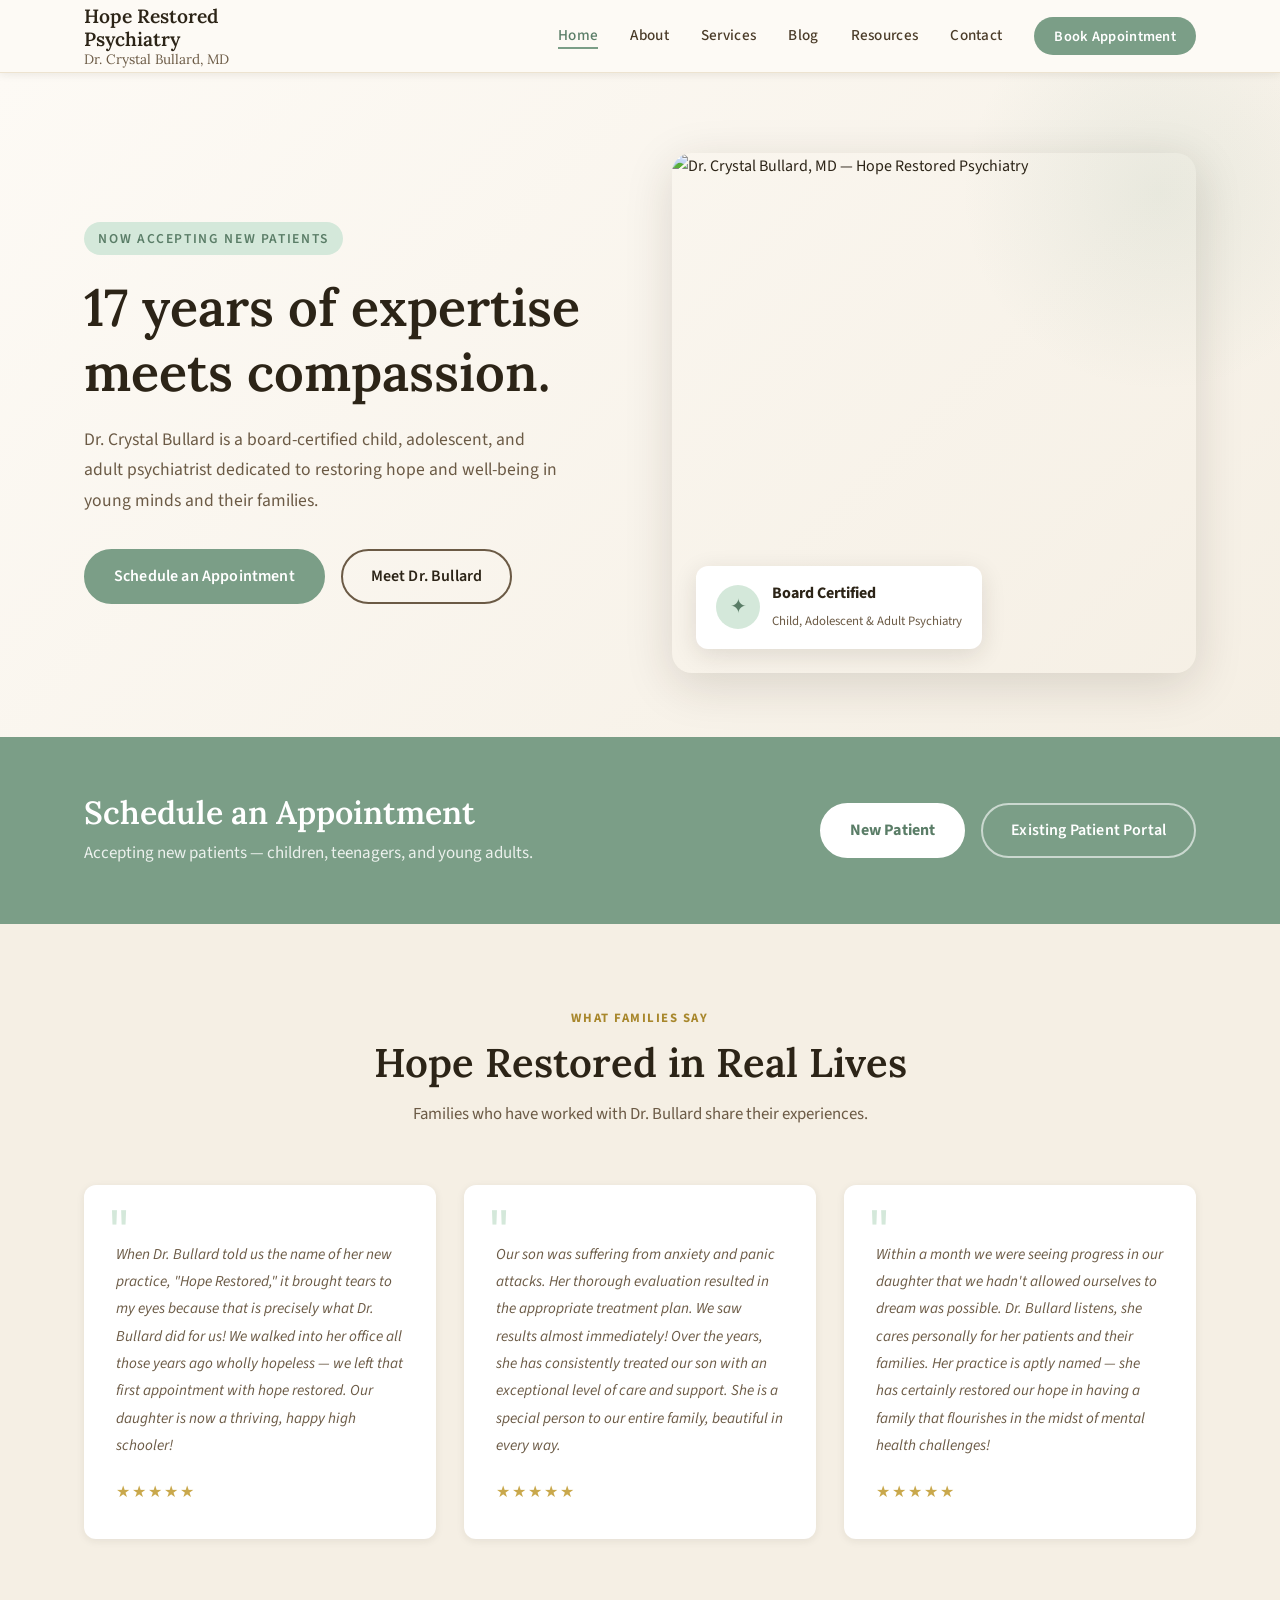
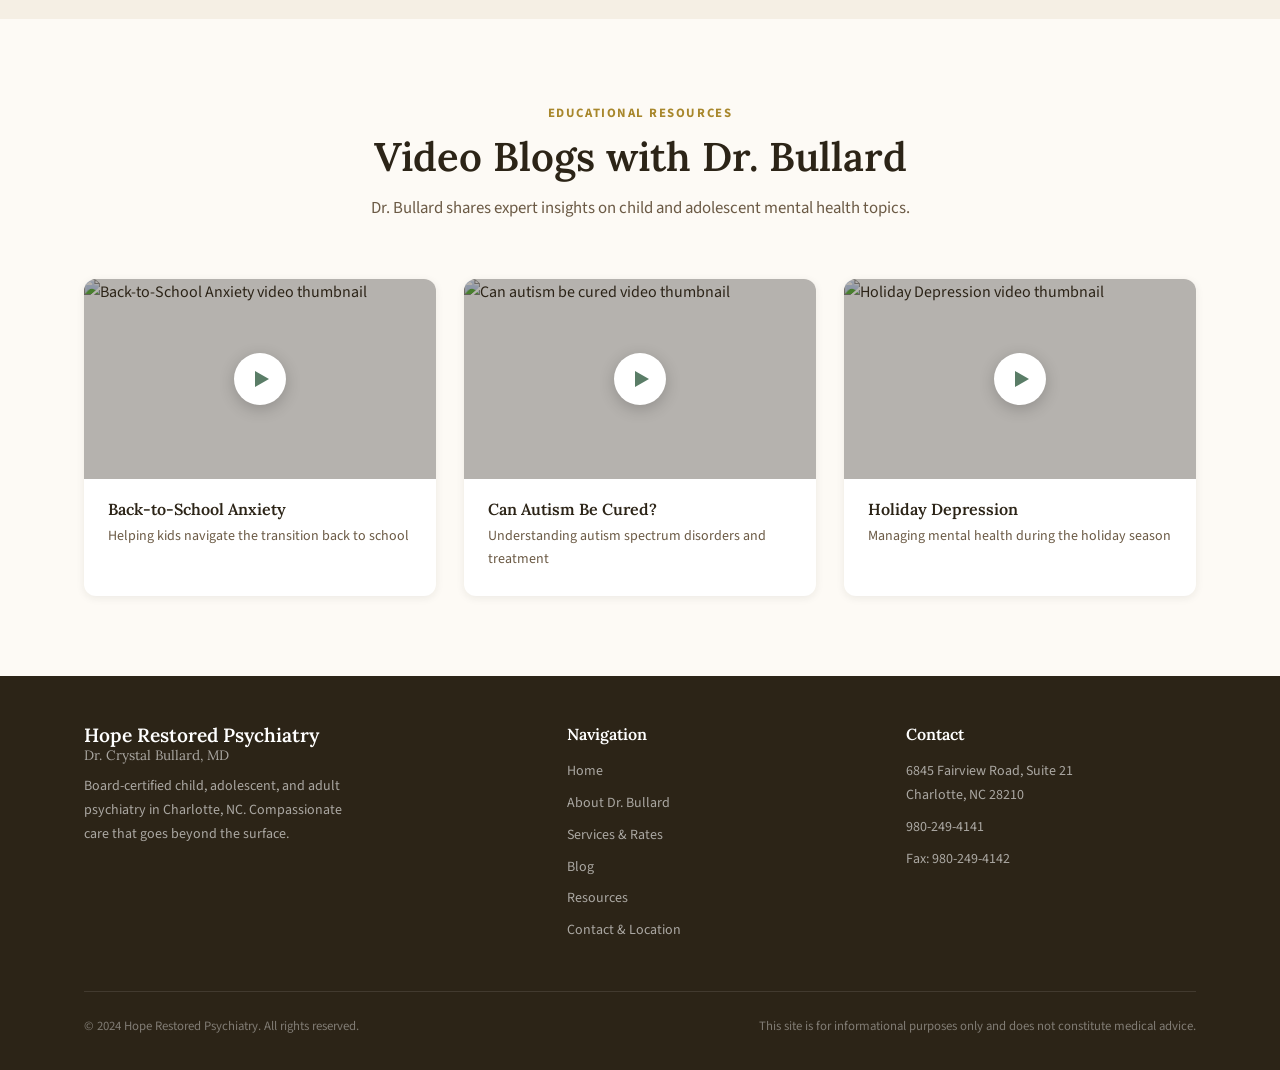
==== index.html @ d267067a "Add resources page with emergency crisis contacts Co-Authored-By: Claude <noreply@anthropic.com>" ====
<!DOCTYPE html>
<html lang="en">
<head>
  <meta charset="UTF-8" />
  <meta name="viewport" content="width=device-width, initial-scale=1.0" />
  <title>Hope Restored Psychiatry | Dr. Crystal Bullard, Charlotte, NC</title>
  <meta name="description" content="Hope Restored Psychiatry — Dr. Crystal Bullard, board-certified child, adolescent & adult psychiatrist in Charlotte, NC. Now accepting new patients." />
  <meta name="keywords" content="child psychiatrist Charlotte NC, adolescent psychiatry, anxiety treatment, ADHD, Dr. Crystal Bullard" />
  <link rel="canonical" href="https://www.hoperestoredpsychiatry.com/" />
  <!-- Open Graph -->
  <meta property="og:title" content="Hope Restored Psychiatry | Dr. Crystal Bullard" />
  <meta property="og:description" content="17 years of expertise meets compassion. Board-certified child & adolescent psychiatrist in Charlotte, NC." />
  <meta property="og:type" content="website" />
  <meta property="og:url" content="https://www.hoperestoredpsychiatry.com/" />
  <link rel="stylesheet" href="css/styles.css" />
</head>
<body>

  <!-- ===== NAVIGATION ===== -->
  <nav class="site-nav" role="navigation" aria-label="Main navigation">
    <div class="container nav-inner">
      <a href="index.html" class="nav-logo" aria-label="Hope Restored Psychiatry home">
        Hope Restored Psychiatry
        <span>Dr. Crystal Bullard, MD</span>
      </a>
      <button class="nav-toggle" aria-label="Toggle navigation" aria-expanded="false">
        <span></span><span></span><span></span>
      </button>
      <ul class="nav-links" role="list">
        <li><a href="index.html" class="active">Home</a></li>
        <li><a href="about.html">About</a></li>
        <li><a href="services.html">Services</a></li>
        <li><a href="blog.html">Blog</a></li>
        <li><a href="resources.html">Resources</a></li>
        <li><a href="contact.html">Contact</a></li>
        <li><a href="contact.html#schedule" class="nav-cta">Book Appointment</a></li>
      </ul>
    </div>
  </nav>

  <!-- ===== HERO ===== -->
  <section class="hero" aria-labelledby="hero-heading">
    <div class="container hero-inner">
      <div class="hero-text">
        <span class="hero-eyebrow">Now Accepting New Patients</span>
        <h1 id="hero-heading">17 years of expertise meets compassion.</h1>
        <p class="hero-sub">
          Dr. Crystal Bullard is a board-certified child, adolescent, and adult psychiatrist
          dedicated to restoring hope and well-being in young minds and their families.
        </p>
        <div class="hero-cta">
          <a href="contact.html#schedule" class="btn btn-primary">Schedule an Appointment</a>
          <a href="about.html" class="btn btn-outline">Meet Dr. Bullard</a>
        </div>
      </div>
      <div class="hero-image">
        <div class="hero-img-wrap">
          <img
            src="https://images.squarespace-cdn.com/content/v1/65307cceb3d8e91afd98d519/d5588955-a8b3-4f58-b480-5d9c26f52c99/Headshot_Greybackground.jpg"
            alt="Dr. Crystal Bullard, MD — Hope Restored Psychiatry"
            loading="eager"
          />
          <div class="hero-badge">
            <div class="hero-badge-icon" aria-hidden="true">✦</div>
            <div class="hero-badge-text">
              <strong>Board Certified</strong>
              <span>Child, Adolescent &amp; Adult Psychiatry</span>
            </div>
          </div>
        </div>
      </div>
    </div>
  </section>

  <!-- ===== APPOINTMENT CTA BAND ===== -->
  <section class="cta-band" id="schedule" aria-labelledby="cta-heading">
    <div class="container cta-band-inner">
      <div>
        <h2 id="cta-heading">Schedule an Appointment</h2>
        <p>Accepting new patients — children, teenagers, and young adults.</p>
      </div>
      <div class="cta-band-actions">
        <a href="https://valant.io/prospectivepatient/HopeRestoredPsychiatryPLLC/embedded" target="_blank" rel="noopener" class="btn btn-white">
          New Patient
        </a>
        <a href="https://valant.io/myio/HopeRestoredPsychiatryPLLC/login" target="_blank" rel="noopener" class="btn btn-outline-white">
          Existing Patient Portal
        </a>
      </div>
    </div>
  </section>

  <!-- ===== TESTIMONIALS ===== -->
  <section class="testimonials section-pad" aria-labelledby="testimonials-heading">
    <div class="container">
      <div class="section-header">
        <span class="section-tag">What Families Say</span>
        <h2 id="testimonials-heading">Hope Restored in Real Lives</h2>
        <p>Families who have worked with Dr. Bullard share their experiences.</p>
      </div>
      <div class="testimonial-grid">

        <article class="testimonial-card">
          <div class="quote-mark" aria-hidden="true">"</div>
          <p class="testimonial-text">
            When Dr. Bullard told us the name of her new practice, "Hope Restored," it brought tears
            to my eyes because that is precisely what Dr. Bullard did for us! We walked into her office
            all those years ago wholly hopeless — we left that first appointment with hope restored.
            Our daughter is now a thriving, happy high schooler!
          </p>
          <div class="testimonial-stars" aria-label="5 stars">★★★★★</div>
        </article>

        <article class="testimonial-card">
          <div class="quote-mark" aria-hidden="true">"</div>
          <p class="testimonial-text">
            Our son was suffering from anxiety and panic attacks. Her thorough evaluation resulted
            in the appropriate treatment plan. We saw results almost immediately! Over the years,
            she has consistently treated our son with an exceptional level of care and support.
            She is a special person to our entire family, beautiful in every way.
          </p>
          <div class="testimonial-stars" aria-label="5 stars">★★★★★</div>
        </article>

        <article class="testimonial-card">
          <div class="quote-mark" aria-hidden="true">"</div>
          <p class="testimonial-text">
            Within a month we were seeing progress in our daughter that we hadn't allowed ourselves
            to dream was possible. Dr. Bullard listens, she cares personally for her patients and
            their families. Her practice is aptly named — she has certainly restored our hope in
            having a family that flourishes in the midst of mental health challenges!
          </p>
          <div class="testimonial-stars" aria-label="5 stars">★★★★★</div>
        </article>

      </div>
    </div>
  </section>

  <!-- ===== VIDEO BLOGS ===== -->
  <section class="video-blogs section-pad" aria-labelledby="videos-heading">
    <div class="container">
      <div class="section-header">
        <span class="section-tag">Educational Resources</span>
        <h2 id="videos-heading">Video Blogs with Dr. Bullard</h2>
        <p>Dr. Bullard shares expert insights on child and adolescent mental health topics.</p>
      </div>
      <div class="video-grid">

        <a href="https://www.hoperestoredpsychiatry.com/blog" target="_blank" rel="noopener" class="video-card" aria-label="Watch: Back-to-School Anxiety">
          <div class="video-thumb">
            <img
              src="https://images.squarespace-cdn.com/content/v1/65307cceb3d8e91afd98d519/6d132f4d-0953-4077-b54f-0ebce35920f3/Screenshot+2023-10-18+at+9.18.40%E2%80%AFPM.png"
              alt="Back-to-School Anxiety video thumbnail"
              loading="lazy"
            />
            <div class="video-play" aria-hidden="true"><div class="video-play-icon"></div></div>
          </div>
          <div class="video-info">
            <h4>Back-to-School Anxiety</h4>
            <p>Helping kids navigate the transition back to school</p>
          </div>
        </a>

        <a href="https://www.hoperestoredpsychiatry.com/blog" target="_blank" rel="noopener" class="video-card" aria-label="Watch: Can Autism Be Cured?">
          <div class="video-thumb">
            <img
              src="https://images.squarespace-cdn.com/content/v1/65307cceb3d8e91afd98d519/3d52715e-6882-4cf5-9e60-46edb8d2e8f4/Screenshot+2023-10-18+at+9.21.16%E2%80%AFPM.png"
              alt="Can autism be cured video thumbnail"
              loading="lazy"
            />
            <div class="video-play" aria-hidden="true"><div class="video-play-icon"></div></div>
          </div>
          <div class="video-info">
            <h4>Can Autism Be Cured?</h4>
            <p>Understanding autism spectrum disorders and treatment</p>
          </div>
        </a>

        <a href="https://www.hoperestoredpsychiatry.com/blog" target="_blank" rel="noopener" class="video-card" aria-label="Watch: Holiday Depression">
          <div class="video-thumb">
            <img
              src="https://images.squarespace-cdn.com/content/v1/65307cceb3d8e91afd98d519/07a05216-e9e9-4101-927d-7280b80aef59/Screenshot+2023-10-18+at+9.24.23%E2%80%AFPM.png"
              alt="Holiday Depression video thumbnail"
              loading="lazy"
            />
            <div class="video-play" aria-hidden="true"><div class="video-play-icon"></div></div>
          </div>
          <div class="video-info">
            <h4>Holiday Depression</h4>
            <p>Managing mental health during the holiday season</p>
          </div>
        </a>

      </div>
    </div>
  </section>

  <!-- ===== FOOTER ===== -->
  <footer class="site-footer" role="contentinfo">
    <div class="container">
      <div class="footer-inner">
        <div class="footer-brand">
          <div class="nav-logo">
            Hope Restored Psychiatry
            <span>Dr. Crystal Bullard, MD</span>
          </div>
          <p>Board-certified child, adolescent, and adult psychiatry in Charlotte, NC. Compassionate care that goes beyond the surface.</p>
        </div>
        <div class="footer-col">
          <h4>Navigation</h4>
          <ul role="list">
            <li><a href="index.html">Home</a></li>
            <li><a href="about.html">About Dr. Bullard</a></li>
            <li><a href="services.html">Services &amp; Rates</a></li>
            <li><a href="blog.html">Blog</a></li>
            <li><a href="resources.html">Resources</a></li>
            <li><a href="contact.html">Contact &amp; Location</a></li>
          </ul>
        </div>
        <div class="footer-col">
          <h4>Contact</h4>
          <p>6845 Fairview Road, Suite 21<br>Charlotte, NC 28210</p>
          <a href="tel:9802494141">980-249-4141</a>
          <p style="margin-top:0.25rem">Fax: 980-249-4142</p>
        </div>
      </div>
      <div class="footer-bottom">
        <p>&copy; 2024 Hope Restored Psychiatry. All rights reserved.</p>
        <p>This site is for informational purposes only and does not constitute medical advice.</p>
      </div>
    </div>
  </footer>

  <script src="js/main.js"></script>
</body>
</html>
---- css/styles.css ----
/* =========================================
   Hope Restored Psychiatry — Main Styles
   ========================================= */

/* --- Google Fonts --- */
@import url('https://fonts.googleapis.com/css2?family=Lora:ital,wght@0,400;0,500;0,600;0,700;1,400;1,500&family=Source+Sans+3:wght@300;400;500;600&display=swap');

/* --- Design Tokens --- */
:root {
  --cream:        #FDFAF5;
  --cream-mid:    #F5EFE4;
  --cream-dark:   #EDE3D0;
  --sage:         #7B9E87;
  --sage-dark:    #5A7D67;
  --sage-light:   #D4E8DA;
  --gold:         #C9A84C;
  --gold-dark:    #A8872C;
  --brown:        #2C2417;
  --brown-mid:    #4A3B28;
  --brown-light:  #6B5A45;
  --white:        #FFFFFF;
  --shadow-sm:    0 2px 8px rgba(44,36,23,0.08);
  --shadow-md:    0 6px 24px rgba(44,36,23,0.12);
  --shadow-lg:    0 12px 48px rgba(44,36,23,0.15);
  --radius:       12px;
  --radius-sm:    6px;
  --transition:   all 0.25s ease;
}

/* --- Reset & Base --- */
*, *::before, *::after { box-sizing: border-box; margin: 0; padding: 0; }

html { scroll-behavior: smooth; font-size: 16px; }

body {
  font-family: 'Source Sans 3', sans-serif;
  background-color: var(--cream);
  color: var(--brown);
  line-height: 1.7;
  -webkit-font-smoothing: antialiased;
}

img { max-width: 100%; height: auto; display: block; }
a { color: inherit; text-decoration: none; }
ul { list-style: none; }

/* --- Typography --- */
h1, h2, h3, h4 {
  font-family: 'Lora', serif;
  color: var(--brown);
  line-height: 1.25;
}
h1 { font-size: clamp(2rem, 5vw, 3.25rem); font-weight: 600; }
h2 { font-size: clamp(1.6rem, 3.5vw, 2.5rem); font-weight: 600; }
h3 { font-size: clamp(1.2rem, 2.5vw, 1.6rem); font-weight: 500; }
h4 { font-size: 1.15rem; font-weight: 600; }
p  { font-size: 1.0625rem; color: var(--brown-light); }

/* --- Layout Utilities --- */
.container {
  width: 100%;
  max-width: 1160px;
  margin: 0 auto;
  padding: 0 1.5rem;
}
.section-pad { padding: 5rem 0; }
.section-pad-sm { padding: 3rem 0; }

/* =========================================
   NAVIGATION
   ========================================= */
.site-nav {
  position: sticky;
  top: 0;
  z-index: 100;
  background: var(--cream);
  border-bottom: 1px solid var(--cream-dark);
  box-shadow: var(--shadow-sm);
}
.nav-inner {
  display: flex;
  align-items: center;
  justify-content: space-between;
  height: 72px;
}
.nav-logo {
  font-family: 'Lora', serif;
  font-size: 1.2rem;
  font-weight: 600;
  color: var(--brown);
  line-height: 1.2;
  max-width: 220px;
}
.nav-logo span { display: block; font-size: 0.85rem; font-weight: 400; color: var(--brown-light); }
.nav-links {
  display: flex;
  align-items: center;
  gap: 2rem;
}
.nav-links a {
  font-size: 0.95rem;
  font-weight: 500;
  color: var(--brown-mid);
  letter-spacing: 0.02em;
  transition: var(--transition);
  position: relative;
}
.nav-links a::after {
  content: '';
  position: absolute;
  left: 0; bottom: -3px;
  width: 0; height: 2px;
  background: var(--sage);
  transition: var(--transition);
}
.nav-links a:hover { color: var(--sage-dark); }
.nav-links a:hover::after, .nav-links a.active::after { width: 100%; }
.nav-links a.active { color: var(--sage-dark); }

.nav-cta {
  background: var(--sage);
  color: var(--white) !important;
  padding: 0.55rem 1.25rem;
  border-radius: 100px;
  font-weight: 600 !important;
  font-size: 0.9rem !important;
  transition: var(--transition) !important;
}
.nav-cta:hover { background: var(--sage-dark) !important; transform: translateY(-1px); }
.nav-cta::after { display: none !important; }

/* Hamburger */
.nav-toggle {
  display: none;
  flex-direction: column;
  gap: 5px;
  cursor: pointer;
  padding: 4px;
  background: none;
  border: none;
}
.nav-toggle span {
  display: block;
  width: 24px;
  height: 2px;
  background: var(--brown);
  border-radius: 2px;
  transition: var(--transition);
}

/* =========================================
   BUTTONS
   ========================================= */
.btn {
  display: inline-flex;
  align-items: center;
  justify-content: center;
  gap: 0.5rem;
  padding: 0.75rem 1.75rem;
  border-radius: 100px;
  font-family: 'Source Sans 3', sans-serif;
  font-size: 1rem;
  font-weight: 600;
  cursor: pointer;
  transition: var(--transition);
  border: 2px solid transparent;
  letter-spacing: 0.01em;
  text-decoration: none;
}
.btn-primary {
  background: var(--sage);
  color: var(--white);
  border-color: var(--sage);
}
.btn-primary:hover {
  background: var(--sage-dark);
  border-color: var(--sage-dark);
  transform: translateY(-2px);
  box-shadow: 0 6px 20px rgba(123,158,135,0.35);
}
.btn-outline {
  background: transparent;
  color: var(--brown);
  border-color: var(--brown-light);
}
.btn-outline:hover {
  background: var(--cream-dark);
  border-color: var(--brown);
  transform: translateY(-2px);
}
.btn-gold {
  background: var(--gold);
  color: var(--white);
  border-color: var(--gold);
}
.btn-gold:hover {
  background: var(--gold-dark);
  border-color: var(--gold-dark);
  transform: translateY(-2px);
  box-shadow: 0 6px 20px rgba(201,168,76,0.35);
}

/* =========================================
   HERO — HOME
   ========================================= */
.hero {
  background: linear-gradient(135deg, var(--cream) 0%, var(--cream-mid) 100%);
  padding: 5rem 0 4rem;
  overflow: hidden;
  position: relative;
}
.hero::before {
  content: '';
  position: absolute;
  top: -80px; right: -80px;
  width: 400px; height: 400px;
  background: radial-gradient(circle, rgba(123,158,135,0.12) 0%, transparent 70%);
  border-radius: 50%;
  pointer-events: none;
}
.hero-inner {
  display: grid;
  grid-template-columns: 1fr 1fr;
  gap: 4rem;
  align-items: center;
}
.hero-text { order: 1; }
.hero-eyebrow {
  display: inline-block;
  font-size: 0.85rem;
  font-weight: 600;
  letter-spacing: 0.12em;
  text-transform: uppercase;
  color: var(--sage-dark);
  background: var(--sage-light);
  padding: 0.3rem 0.9rem;
  border-radius: 100px;
  margin-bottom: 1.25rem;
}
.hero h1 { margin-bottom: 1.25rem; }
.hero-sub {
  font-size: 1.1rem;
  line-height: 1.75;
  color: var(--brown-light);
  margin-bottom: 2rem;
  max-width: 480px;
}
.hero-cta { display: flex; gap: 1rem; flex-wrap: wrap; }

.hero-image { order: 2; }
.hero-img-wrap {
  position: relative;
  border-radius: 20px;
  overflow: hidden;
  box-shadow: var(--shadow-lg);
}
.hero-img-wrap img {
  width: 100%;
  height: 520px;
  object-fit: cover;
  object-position: center top;
}
.hero-badge {
  position: absolute;
  bottom: 1.5rem;
  left: 1.5rem;
  background: var(--white);
  border-radius: var(--radius);
  padding: 0.9rem 1.25rem;
  box-shadow: var(--shadow-md);
  display: flex;
  align-items: center;
  gap: 0.75rem;
}
.hero-badge-icon {
  width: 44px; height: 44px;
  background: var(--sage-light);
  border-radius: 50%;
  display: flex;
  align-items: center;
  justify-content: center;
  flex-shrink: 0;
  color: var(--sage-dark);
  font-size: 1.25rem;
}
.hero-badge-text strong { display: block; font-size: 1rem; font-weight: 700; color: var(--brown); }
.hero-badge-text span { font-size: 0.8rem; color: var(--brown-light); }

/* =========================================
   APPOINTMENT CTA BAND
   ========================================= */
.cta-band {
  background: var(--sage);
  padding: 3.5rem 0;
}
.cta-band-inner {
  display: flex;
  align-items: center;
  justify-content: space-between;
  gap: 2rem;
  flex-wrap: wrap;
}
.cta-band h2 { color: var(--white); font-size: clamp(1.5rem, 3vw, 2rem); }
.cta-band p { color: rgba(255,255,255,0.85); margin-top: 0.4rem; }
.cta-band-actions { display: flex; gap: 1rem; flex-wrap: wrap; }
.cta-band .btn-white {
  background: var(--white);
  color: var(--sage-dark);
  border-color: var(--white);
  font-weight: 700;
}
.cta-band .btn-white:hover {
  background: var(--cream);
  transform: translateY(-2px);
  box-shadow: 0 6px 20px rgba(0,0,0,0.15);
}
.cta-band .btn-outline-white {
  background: transparent;
  color: var(--white);
  border: 2px solid rgba(255,255,255,0.6);
}
.cta-band .btn-outline-white:hover {
  background: rgba(255,255,255,0.15);
  border-color: var(--white);
  transform: translateY(-2px);
}

/* =========================================
   TESTIMONIALS
   ========================================= */
.testimonials { background: var(--cream-mid); }
.section-header { text-align: center; margin-bottom: 3.5rem; }
.section-header p { max-width: 580px; margin: 0.75rem auto 0; font-size: 1.05rem; }
.section-tag {
  display: inline-block;
  font-size: 0.8rem;
  font-weight: 700;
  letter-spacing: 0.12em;
  text-transform: uppercase;
  color: var(--gold-dark);
  margin-bottom: 0.5rem;
}

.testimonial-grid {
  display: grid;
  grid-template-columns: repeat(auto-fit, minmax(320px, 1fr));
  gap: 1.75rem;
}
.testimonial-card {
  background: var(--white);
  border-radius: var(--radius);
  padding: 2rem;
  box-shadow: var(--shadow-sm);
  position: relative;
  transition: var(--transition);
}
.testimonial-card:hover { transform: translateY(-4px); box-shadow: var(--shadow-md); }
.quote-mark {
  font-family: 'Lora', serif;
  font-size: 4rem;
  line-height: 1;
  color: var(--sage-light);
  position: absolute;
  top: 1rem; left: 1.5rem;
  user-select: none;
}
.testimonial-text {
  font-size: 0.95rem;
  line-height: 1.8;
  color: var(--brown-light);
  margin-top: 1.5rem;
  font-style: italic;
}
.testimonial-stars {
  color: var(--gold);
  font-size: 1rem;
  margin-top: 1.25rem;
  letter-spacing: 2px;
}

/* =========================================
   VIDEO BLOGS
   ========================================= */
.video-blogs { background: var(--cream); }
.video-grid {
  display: grid;
  grid-template-columns: repeat(auto-fit, minmax(260px, 1fr));
  gap: 1.75rem;
}
.video-card {
  background: var(--white);
  border-radius: var(--radius);
  overflow: hidden;
  box-shadow: var(--shadow-sm);
  transition: var(--transition);
  cursor: pointer;
}
.video-card:hover { transform: translateY(-4px); box-shadow: var(--shadow-md); }
.video-thumb {
  position: relative;
  overflow: hidden;
}
.video-thumb img {
  width: 100%;
  height: 200px;
  object-fit: cover;
  transition: transform 0.35s ease;
}
.video-card:hover .video-thumb img { transform: scale(1.05); }
.video-play {
  position: absolute;
  inset: 0;
  display: flex;
  align-items: center;
  justify-content: center;
  background: rgba(44,36,23,0.35);
  transition: var(--transition);
}
.video-card:hover .video-play { background: rgba(44,36,23,0.5); }
.video-play-icon {
  width: 52px; height: 52px;
  background: var(--white);
  border-radius: 50%;
  display: flex;
  align-items: center;
  justify-content: center;
  box-shadow: 0 4px 16px rgba(0,0,0,0.2);
}
.video-play-icon::after {
  content: '';
  display: block;
  width: 0; height: 0;
  border-style: solid;
  border-width: 8px 0 8px 14px;
  border-color: transparent transparent transparent var(--sage-dark);
  margin-left: 3px;
}
.video-info { padding: 1.25rem 1.5rem 1.5rem; }
.video-info h4 { color: var(--brown); font-size: 1rem; }
.video-info p { font-size: 0.875rem; color: var(--brown-light); margin-top: 0.35rem; }

/* =========================================
   PAGE HERO (inner pages)
   ========================================= */
.page-hero {
  background: linear-gradient(135deg, var(--cream-mid) 0%, var(--sage-light) 100%);
  padding: 4rem 0 3rem;
  text-align: center;
}
.page-hero h1 { margin-bottom: 0.75rem; }
.page-hero p { font-size: 1.1rem; max-width: 580px; margin: 0 auto; }

/* =========================================
   ABOUT PAGE
   ========================================= */
.about-bio {
  display: grid;
  grid-template-columns: 340px 1fr;
  gap: 4rem;
  align-items: start;
}
.about-photo-wrap {
  position: sticky;
  top: 100px;
}
.about-photo-wrap img {
  border-radius: 20px;
  box-shadow: var(--shadow-lg);
  width: 100%;
}
.about-photo-cred {
  text-align: center;
  margin-top: 1rem;
}
.about-photo-cred strong { display: block; font-size: 1rem; color: var(--brown); font-family: 'Lora', serif; }
.about-photo-cred span { font-size: 0.85rem; color: var(--brown-light); }

.about-text h2 { margin-bottom: 1.25rem; }
.about-text p { margin-bottom: 1.1rem; }

.areas-grid {
  display: grid;
  grid-template-columns: 1fr 1fr;
  gap: 0.6rem;
  margin-top: 1.25rem;
}
.area-item {
  display: flex;
  align-items: center;
  gap: 0.6rem;
  font-size: 0.95rem;
  color: var(--brown-light);
}
.area-item::before {
  content: '';
  display: block;
  width: 8px; height: 8px;
  background: var(--sage);
  border-radius: 50%;
  flex-shrink: 0;
}

.edu-timeline { margin-top: 1.5rem; }
.edu-item {
  display: grid;
  grid-template-columns: 140px 1fr;
  gap: 1rem;
  padding: 1rem 0;
  border-bottom: 1px solid var(--cream-dark);
}
.edu-item:last-child { border-bottom: none; }
.edu-year { font-size: 0.85rem; font-weight: 600; color: var(--gold-dark); padding-top: 2px; }
.edu-detail strong { display: block; color: var(--brown); font-size: 0.95rem; font-weight: 600; }
.edu-detail span { font-size: 0.875rem; color: var(--brown-light); }

.cert-list {
  display: flex;
  flex-wrap: wrap;
  gap: 0.75rem;
  margin-top: 1.25rem;
}
.cert-badge {
  background: var(--sage-light);
  color: var(--sage-dark);
  border-radius: 100px;
  padding: 0.4rem 1rem;
  font-size: 0.85rem;
  font-weight: 600;
}

/* =========================================
   SERVICES PAGE
   ========================================= */
.services-intro {
  background: var(--cream-mid);
  padding: 3rem 0;
}
.services-intro p {
  font-size: 1.15rem;
  font-family: 'Lora', serif;
  font-style: italic;
  text-align: center;
  max-width: 600px;
  margin: 0 auto;
  color: var(--brown-mid);
}

.service-card {
  background: var(--white);
  border-radius: var(--radius);
  padding: 2.25rem;
  box-shadow: var(--shadow-sm);
  margin-bottom: 1.75rem;
  border-left: 4px solid var(--sage);
  transition: var(--transition);
}
.service-card:hover { box-shadow: var(--shadow-md); transform: translateY(-2px); }
.service-card h3 { margin-bottom: 0.75rem; }
.service-card .price-tag {
  display: inline-block;
  background: var(--sage-light);
  color: var(--sage-dark);
  font-weight: 700;
  font-size: 0.9rem;
  padding: 0.3rem 0.9rem;
  border-radius: 100px;
  margin-bottom: 1rem;
}
.service-card .duration-tag {
  display: inline-block;
  background: var(--cream-dark);
  color: var(--brown-light);
  font-size: 0.85rem;
  padding: 0.25rem 0.75rem;
  border-radius: 100px;
  margin-left: 0.5rem;
}

.rates-table {
  background: var(--cream-mid);
  border-radius: var(--radius);
  overflow: hidden;
  box-shadow: var(--shadow-sm);
  margin: 2rem 0;
}
.rates-row {
  display: grid;
  grid-template-columns: 1fr auto;
  gap: 1rem;
  padding: 1rem 1.5rem;
  border-bottom: 1px solid var(--cream-dark);
  align-items: center;
}
.rates-row:last-child { border-bottom: none; }
.rates-row:nth-child(even) { background: var(--white); }
.rates-row .rate-label { font-weight: 500; color: var(--brown); }
.rates-row .rate-detail { font-size: 0.875rem; color: var(--brown-light); margin-top: 0.2rem; }
.rates-row .rate-price { font-weight: 700; color: var(--sage-dark); font-size: 1.05rem; white-space: nowrap; }

.financial-card {
  background: var(--cream-mid);
  border-radius: var(--radius);
  padding: 2rem;
  border-left: 4px solid var(--gold);
}
.financial-card h3 { margin-bottom: 0.75rem; }

/* =========================================
   CONTACT PAGE
   ========================================= */
.contact-grid {
  display: grid;
  grid-template-columns: 1fr 1fr;
  gap: 4rem;
  align-items: start;
}
.contact-info h2 { margin-bottom: 1.5rem; }
.contact-detail {
  display: flex;
  gap: 1rem;
  margin-bottom: 1.5rem;
  align-items: flex-start;
}
.contact-detail-icon {
  width: 44px; height: 44px;
  background: var(--sage-light);
  border-radius: var(--radius-sm);
  display: flex;
  align-items: center;
  justify-content: center;
  color: var(--sage-dark);
  font-size: 1.1rem;
  flex-shrink: 0;
}
.contact-detail-text strong { display: block; color: var(--brown); font-size: 0.95rem; margin-bottom: 0.2rem; }
.contact-detail-text span { font-size: 0.9rem; color: var(--brown-light); line-height: 1.5; }

.contact-appt-card {
  background: var(--white);
  border-radius: var(--radius);
  padding: 2rem;
  box-shadow: var(--shadow-md);
  text-align: center;
}
.contact-appt-card h3 { margin-bottom: 0.5rem; }
.contact-appt-card p { margin-bottom: 1.75rem; font-size: 0.95rem; }
.contact-appt-card .btn { width: 100%; margin-bottom: 0.75rem; }
.contact-appt-card .btn:last-child { margin-bottom: 0; }

.accepting-badge {
  display: inline-flex;
  align-items: center;
  gap: 0.5rem;
  background: #E8F5E9;
  color: #2E7D32;
  font-size: 0.875rem;
  font-weight: 600;
  padding: 0.45rem 1rem;
  border-radius: 100px;
  margin-bottom: 1.5rem;
}
.accepting-badge::before {
  content: '';
  width: 8px; height: 8px;
  background: #4CAF50;
  border-radius: 50%;
  animation: pulse-green 2s infinite;
}
@keyframes pulse-green {
  0%, 100% { opacity: 1; }
  50% { opacity: 0.4; }
}

/* =========================================
   MAP SECTION
   ========================================= */
.map-section { background: var(--cream-mid); padding: 3rem 0 0; }
.map-embed {
  border-radius: var(--radius) var(--radius) 0 0;
  overflow: hidden;
  box-shadow: var(--shadow-sm);
  height: 400px;
}
.map-embed iframe {
  width: 100%;
  height: 100%;
  border: none;
  display: block;
}

/* =========================================
   FOOTER
   ========================================= */
.site-footer {
  background: var(--brown);
  color: rgba(255,255,255,0.7);
  padding: 3rem 0 2rem;
}
.footer-inner {
  display: grid;
  grid-template-columns: 1.5fr 1fr 1fr;
  gap: 3rem;
  margin-bottom: 2.5rem;
}
.footer-brand .nav-logo { color: var(--white); max-width: none; margin-bottom: 0.75rem; }
.footer-brand .nav-logo span { color: rgba(255,255,255,0.6); }
.footer-brand p { font-size: 0.875rem; line-height: 1.7; color: rgba(255,255,255,0.6); max-width: 280px; }
.footer-col h4 { color: var(--white); font-family: 'Lora', serif; font-size: 1rem; margin-bottom: 1rem; }
.footer-col a, .footer-col p {
  display: block;
  font-size: 0.875rem;
  color: rgba(255,255,255,0.6);
  margin-bottom: 0.5rem;
  transition: var(--transition);
}
.footer-col a:hover { color: var(--sage-light); }
.footer-bottom {
  border-top: 1px solid rgba(255,255,255,0.1);
  padding-top: 1.5rem;
  display: flex;
  align-items: center;
  justify-content: space-between;
  flex-wrap: wrap;
  gap: 1rem;
}
.footer-bottom p { font-size: 0.8rem; color: rgba(255,255,255,0.4); }

/* =========================================
   RESPONSIVE
   ========================================= */
@media (max-width: 900px) {
  .hero-inner { grid-template-columns: 1fr; gap: 2.5rem; }
  .hero-image { order: -1; }
  .hero-img-wrap img { height: 380px; }
  .about-bio { grid-template-columns: 1fr; gap: 2.5rem; }
  .about-photo-wrap { position: static; }
  .contact-grid { grid-template-columns: 1fr; gap: 2.5rem; }
  .footer-inner { grid-template-columns: 1fr 1fr; }
}

@media (max-width: 768px) {
  .nav-links { display: none; flex-direction: column; position: absolute; top: 72px; left: 0; right: 0; background: var(--cream); padding: 1.5rem; border-bottom: 1px solid var(--cream-dark); box-shadow: var(--shadow-md); gap: 1rem; }
  .nav-links.open { display: flex; }
  .nav-toggle { display: flex; }
  .site-nav { position: relative; }

  .cta-band-inner { flex-direction: column; text-align: center; }
  .cta-band-actions { justify-content: center; }

  .areas-grid { grid-template-columns: 1fr; }
  .edu-item { grid-template-columns: 1fr; gap: 0.25rem; }
  .edu-year { font-size: 0.8rem; }

  .footer-inner { grid-template-columns: 1fr; gap: 2rem; }
  .footer-bottom { flex-direction: column; text-align: center; }

  .testimonial-grid { grid-template-columns: 1fr; }
  .video-grid { grid-template-columns: 1fr; }
}

@media (max-width: 480px) {
  .hero { padding: 3rem 0 2.5rem; }
  .section-pad { padding: 3.5rem 0; }
  .hero-cta { flex-direction: column; }
  .hero-cta .btn { width: 100%; text-align: center; }
}
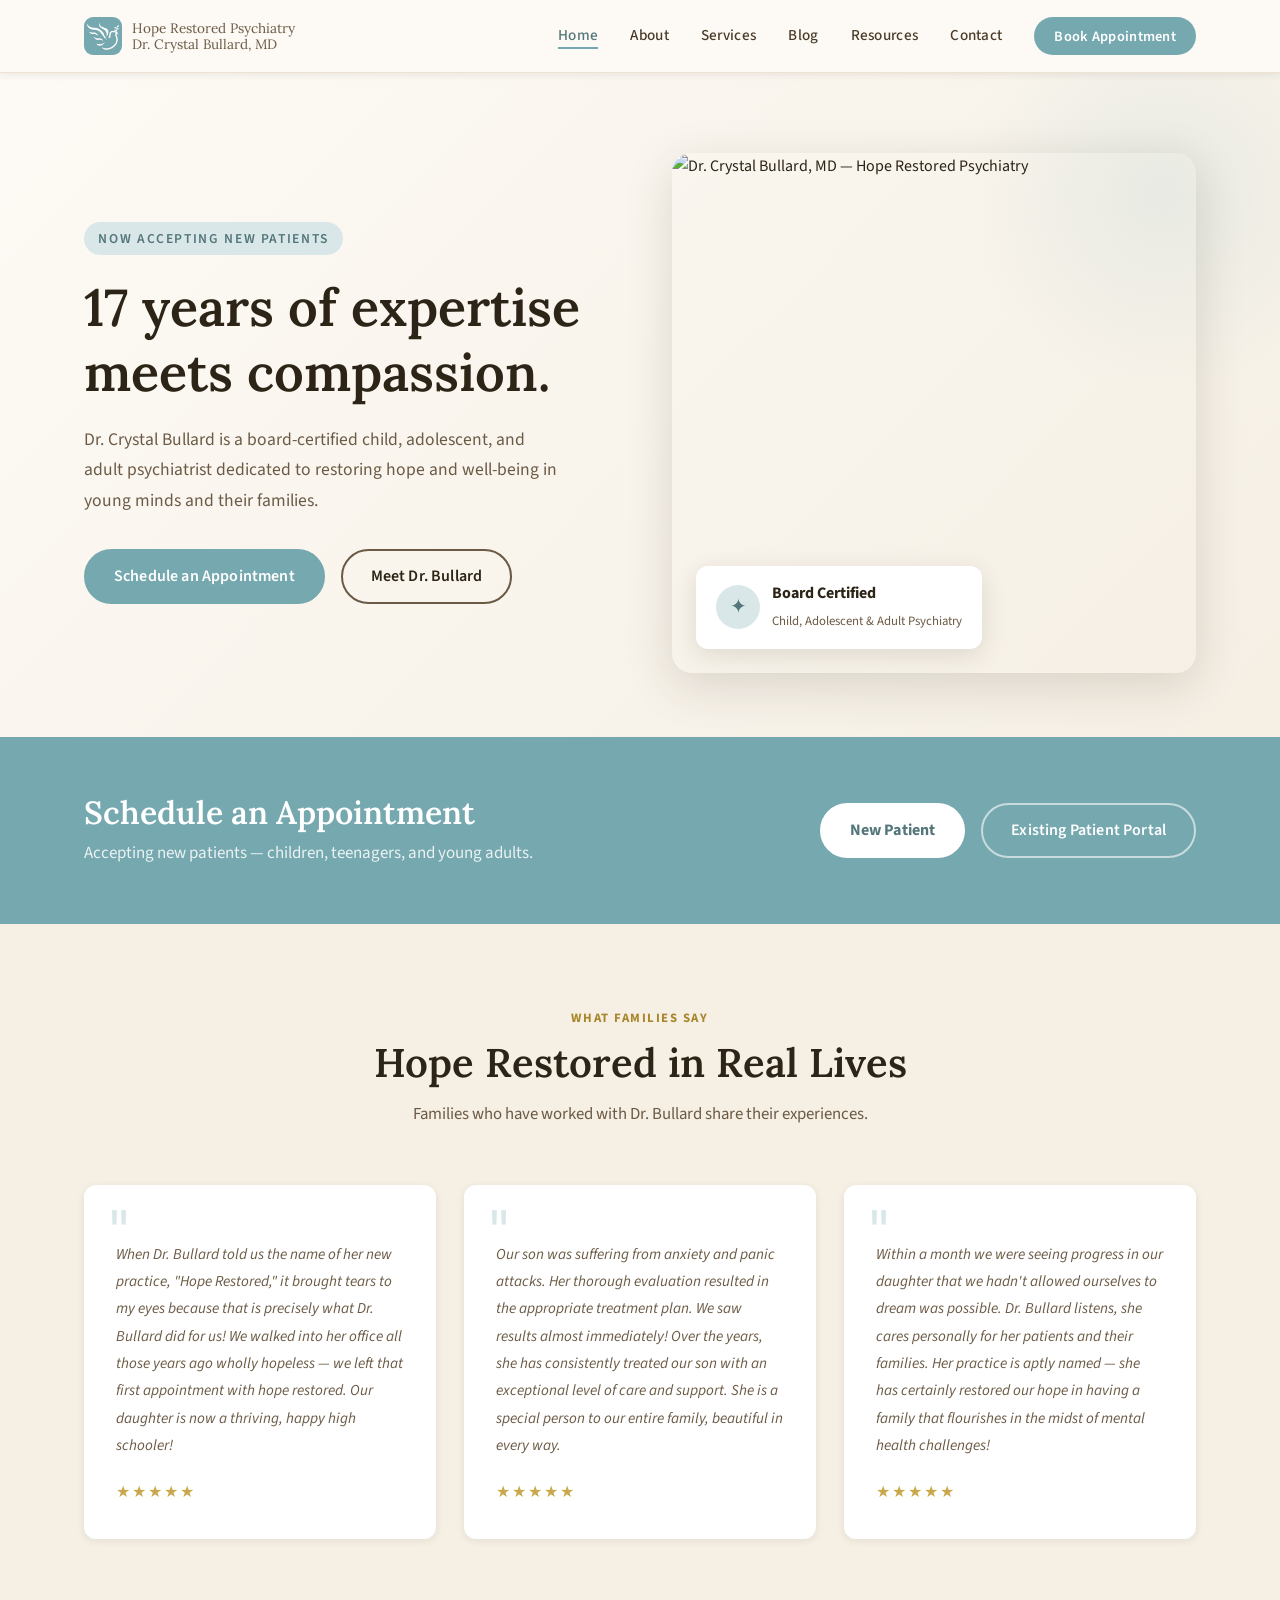
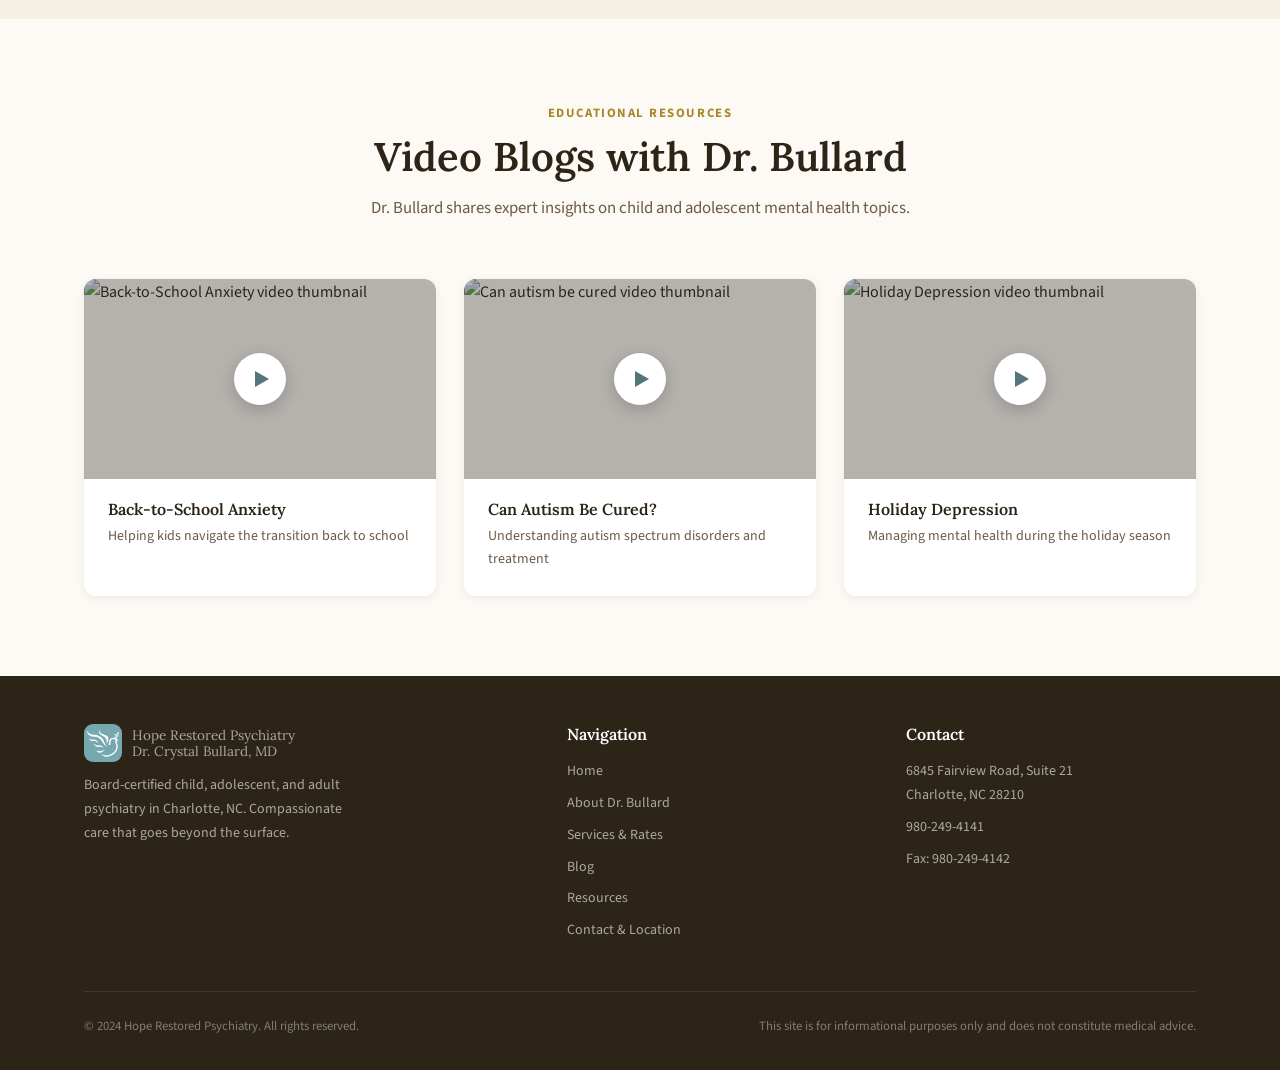
==== commit d14e692e: "Add dove logo and switch site palette to brand teal Extracted the dove mark from the business card P" ====
--- a/index.html
+++ b/index.html
@@ -13,6 +13,9 @@
   <meta property="og:type" content="website" />
   <meta property="og:url" content="https://www.hoperestoredpsychiatry.com/" />
   <link rel="stylesheet" href="css/styles.css" />
+  <link rel="icon" type="image/png" sizes="32x32" href="assets/favicon-32.png" />
+  <link rel="icon" type="image/png" sizes="16x16" href="assets/favicon-16.png" />
+  <link rel="apple-touch-icon" href="assets/apple-touch-icon.png" />
 </head>
 <body>
 
@@ -20,8 +23,11 @@
   <nav class="site-nav" role="navigation" aria-label="Main navigation">
     <div class="container nav-inner">
       <a href="index.html" class="nav-logo" aria-label="Hope Restored Psychiatry home">
-        Hope Restored Psychiatry
-        <span>Dr. Crystal Bullard, MD</span>
+        <img src="assets/logo-mark.png" alt="" class="nav-logo-icon" width="38" height="38" />
+        <span class="nav-logo-text">
+          Hope Restored Psychiatry
+          <span>Dr. Crystal Bullard, MD</span>
+        </span>
       </a>
       <button class="nav-toggle" aria-label="Toggle navigation" aria-expanded="false">
         <span></span><span></span><span></span>
@@ -202,8 +208,11 @@
       <div class="footer-inner">
         <div class="footer-brand">
           <div class="nav-logo">
-            Hope Restored Psychiatry
-            <span>Dr. Crystal Bullard, MD</span>
+            <img src="assets/logo-mark.png" alt="" class="nav-logo-icon" width="38" height="38" />
+            <span class="nav-logo-text">
+              Hope Restored Psychiatry
+              <span>Dr. Crystal Bullard, MD</span>
+            </span>
           </div>
           <p>Board-certified child, adolescent, and adult psychiatry in Charlotte, NC. Compassionate care that goes beyond the surface.</p>
         </div>
--- a/css/styles.css
+++ b/css/styles.css
@@ -10,9 +10,9 @@
   --cream:        #FDFAF5;
   --cream-mid:    #F5EFE4;
   --cream-dark:   #EDE3D0;
-  --sage:         #7B9E87;
-  --sage-dark:    #5A7D67;
-  --sage-light:   #D4E8DA;
+  --sage:         #76A8AF;
+  --sage-dark:    #53767A;
+  --sage-light:   #D9E7E9;
   --gold:         #C9A84C;
   --gold-dark:    #A8872C;
   --brown:        #2C2417;
@@ -84,13 +84,18 @@
   height: 72px;
 }
 .nav-logo {
+  display: flex;
+  align-items: center;
+  gap: 0.65rem;
   font-family: 'Lora', serif;
   font-size: 1.2rem;
   font-weight: 600;
   color: var(--brown);
   line-height: 1.2;
-  max-width: 220px;
-}
+  max-width: 260px;
+}
+.nav-logo-icon { width: 38px; height: 38px; border-radius: 9px; flex-shrink: 0; display: block; }
+.nav-logo-text { display: block; }
 .nav-logo span { display: block; font-size: 0.85rem; font-weight: 400; color: var(--brown-light); }
 .nav-links {
   display: flex;
@@ -176,7 +181,7 @@
   background: var(--sage-dark);
   border-color: var(--sage-dark);
   transform: translateY(-2px);
-  box-shadow: 0 6px 20px rgba(123,158,135,0.35);
+  box-shadow: 0 6px 20px rgba(118,168,175,0.35);
 }
 .btn-outline {
   background: transparent;
@@ -214,7 +219,7 @@
   position: absolute;
   top: -80px; right: -80px;
   width: 400px; height: 400px;
-  background: radial-gradient(circle, rgba(123,158,135,0.12) 0%, transparent 70%);
+  background: radial-gradient(circle, rgba(118,168,175,0.12) 0%, transparent 70%);
   border-radius: 50%;
   pointer-events: none;
 }
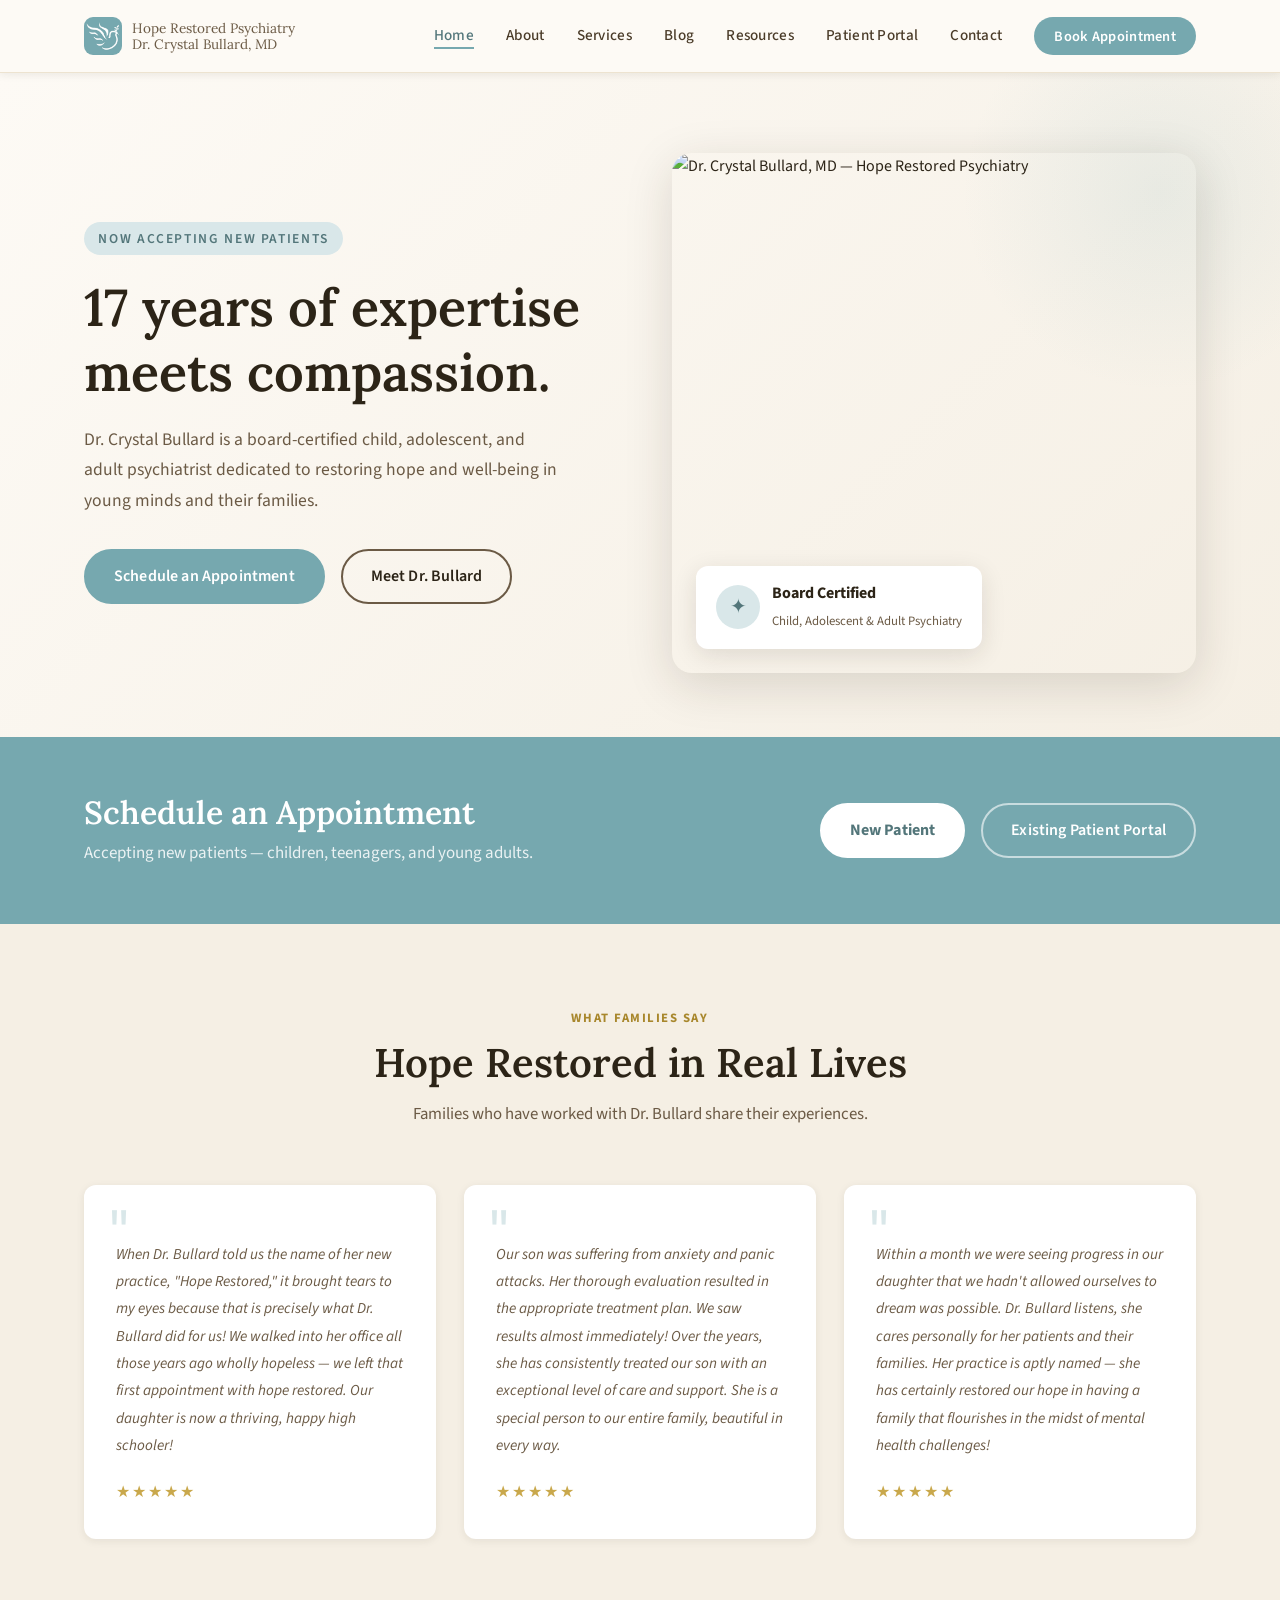
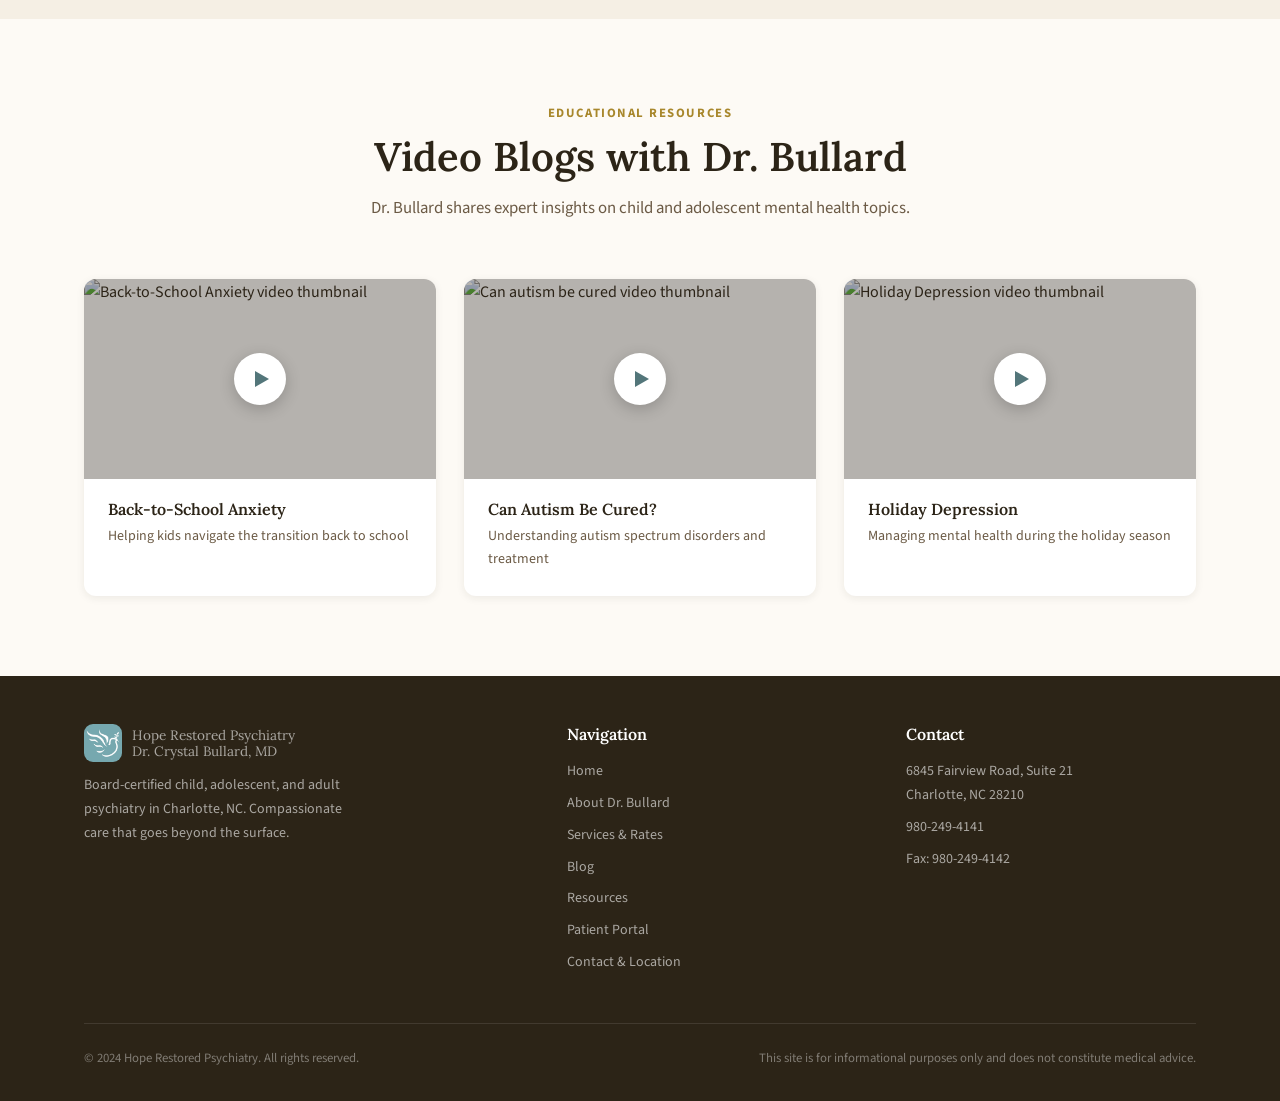
==== commit 4bea55c2: "Add Patient Portal nav tab for existing patients New page mirrors the Book Appointment tab's layout " ====
--- a/index.html
+++ b/index.html
@@ -38,6 +38,7 @@
         <li><a href="services.html">Services</a></li>
         <li><a href="blog.html">Blog</a></li>
         <li><a href="resources.html">Resources</a></li>
+        <li><a href="patient-portal.html">Patient Portal</a></li>
         <li><a href="contact.html">Contact</a></li>
         <li><a href="contact.html#schedule" class="nav-cta">Book Appointment</a></li>
       </ul>
@@ -224,6 +225,7 @@
             <li><a href="services.html">Services &amp; Rates</a></li>
             <li><a href="blog.html">Blog</a></li>
             <li><a href="resources.html">Resources</a></li>
+            <li><a href="patient-portal.html">Patient Portal</a></li>
             <li><a href="contact.html">Contact &amp; Location</a></li>
           </ul>
         </div>
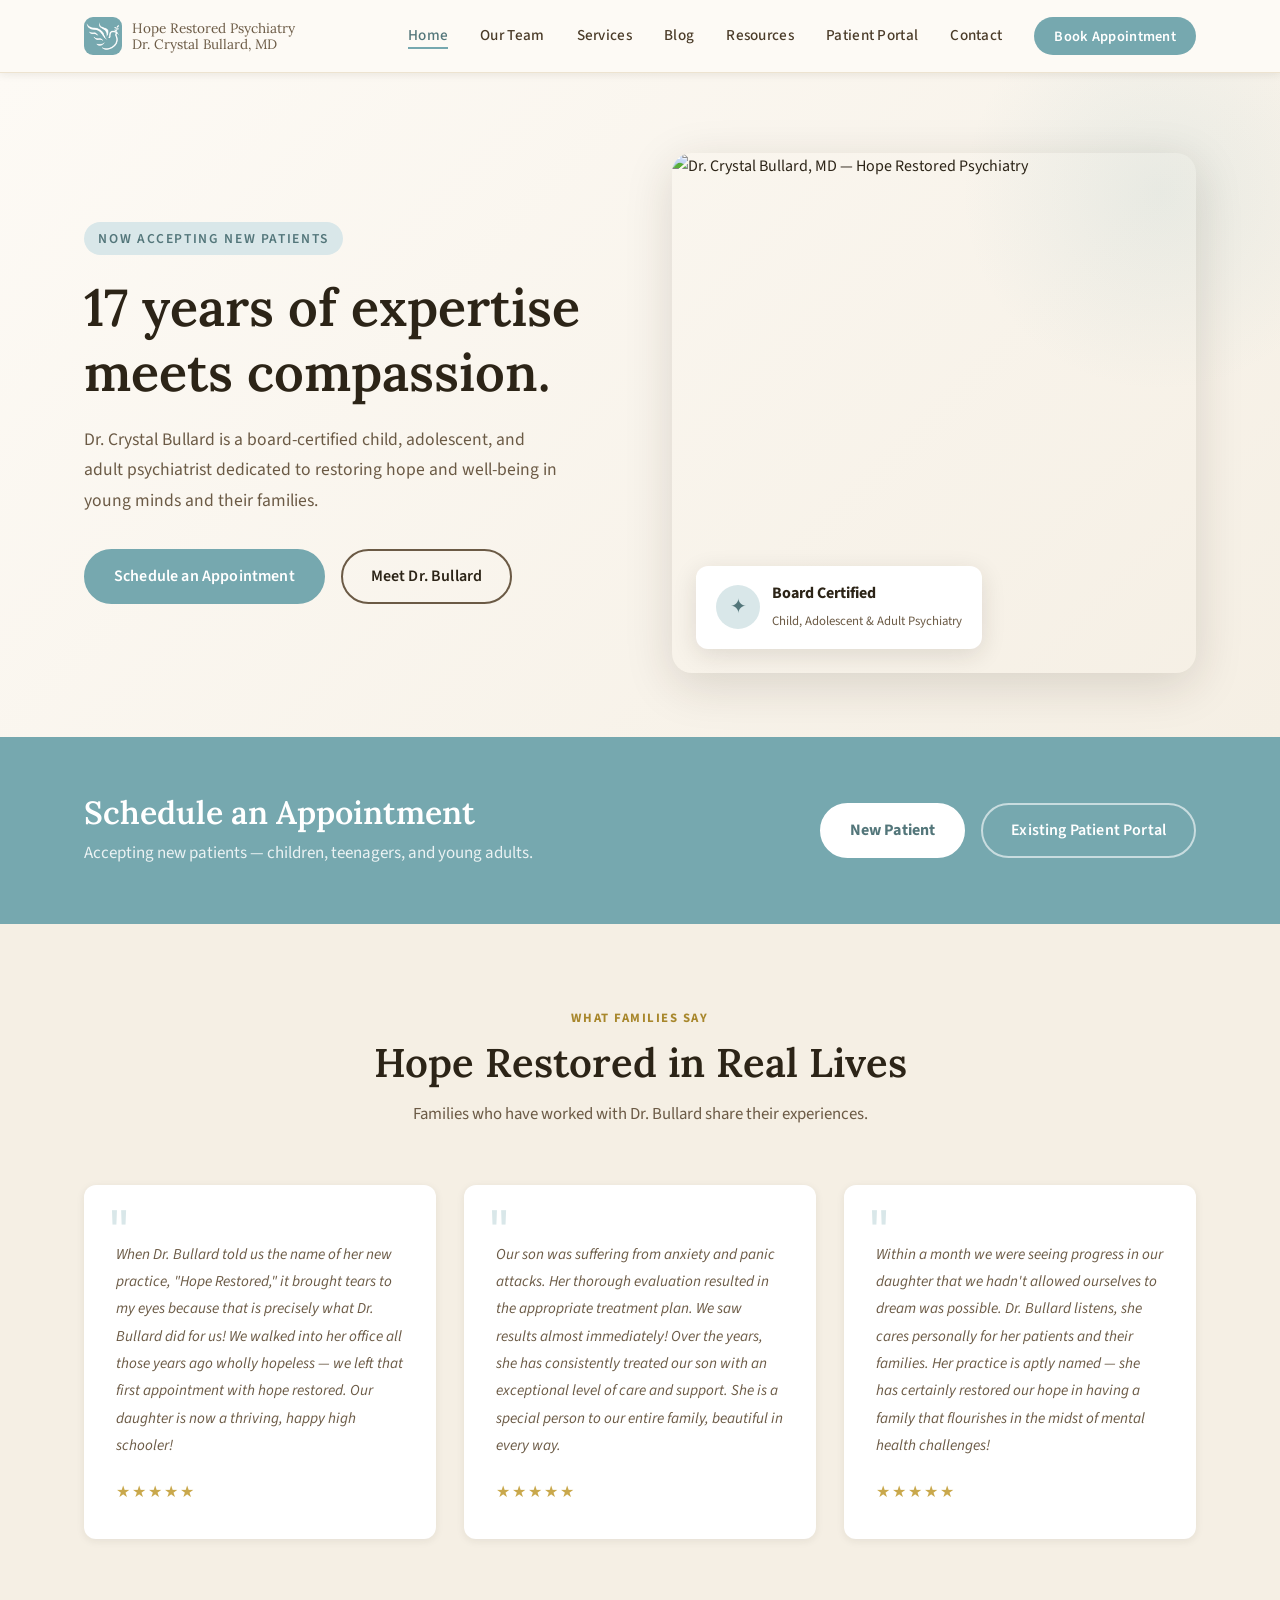
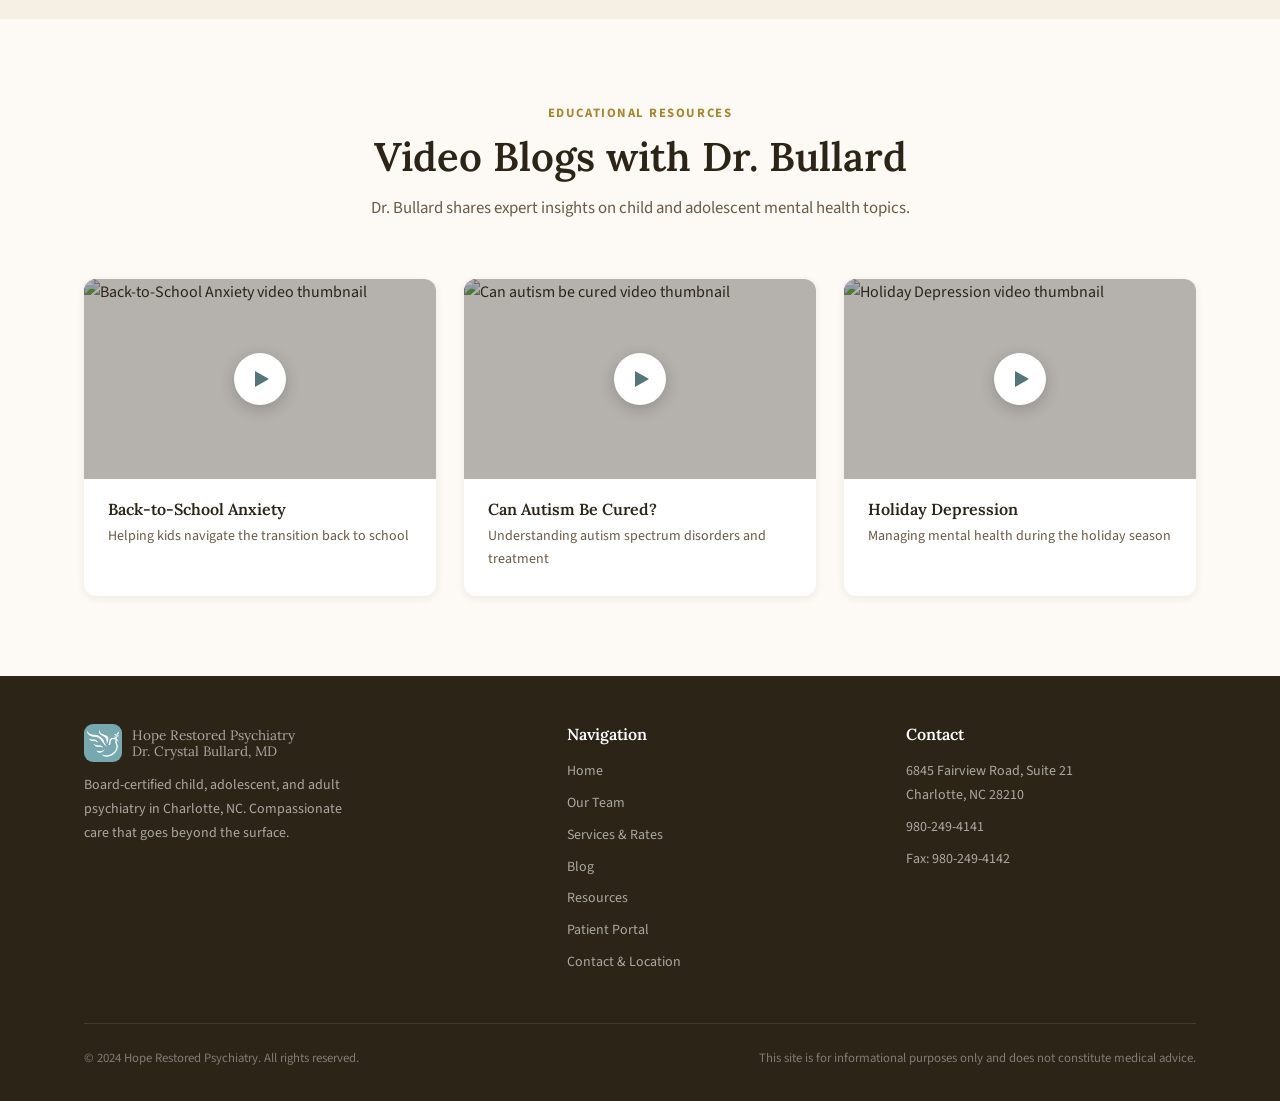
==== commit 6d7dd57e: "Rename About tab to Our Team and add provider Mary Fichtinger Renames the About nav/footer label to " ====
--- a/index.html
+++ b/index.html
@@ -34,7 +34,7 @@
       </button>
       <ul class="nav-links" role="list">
         <li><a href="index.html" class="active">Home</a></li>
-        <li><a href="about.html">About</a></li>
+        <li><a href="about.html">Our Team</a></li>
         <li><a href="services.html">Services</a></li>
         <li><a href="blog.html">Blog</a></li>
         <li><a href="resources.html">Resources</a></li>
@@ -221,7 +221,7 @@
           <h4>Navigation</h4>
           <ul role="list">
             <li><a href="index.html">Home</a></li>
-            <li><a href="about.html">About Dr. Bullard</a></li>
+            <li><a href="about.html">Our Team</a></li>
             <li><a href="services.html">Services &amp; Rates</a></li>
             <li><a href="blog.html">Blog</a></li>
             <li><a href="resources.html">Resources</a></li>
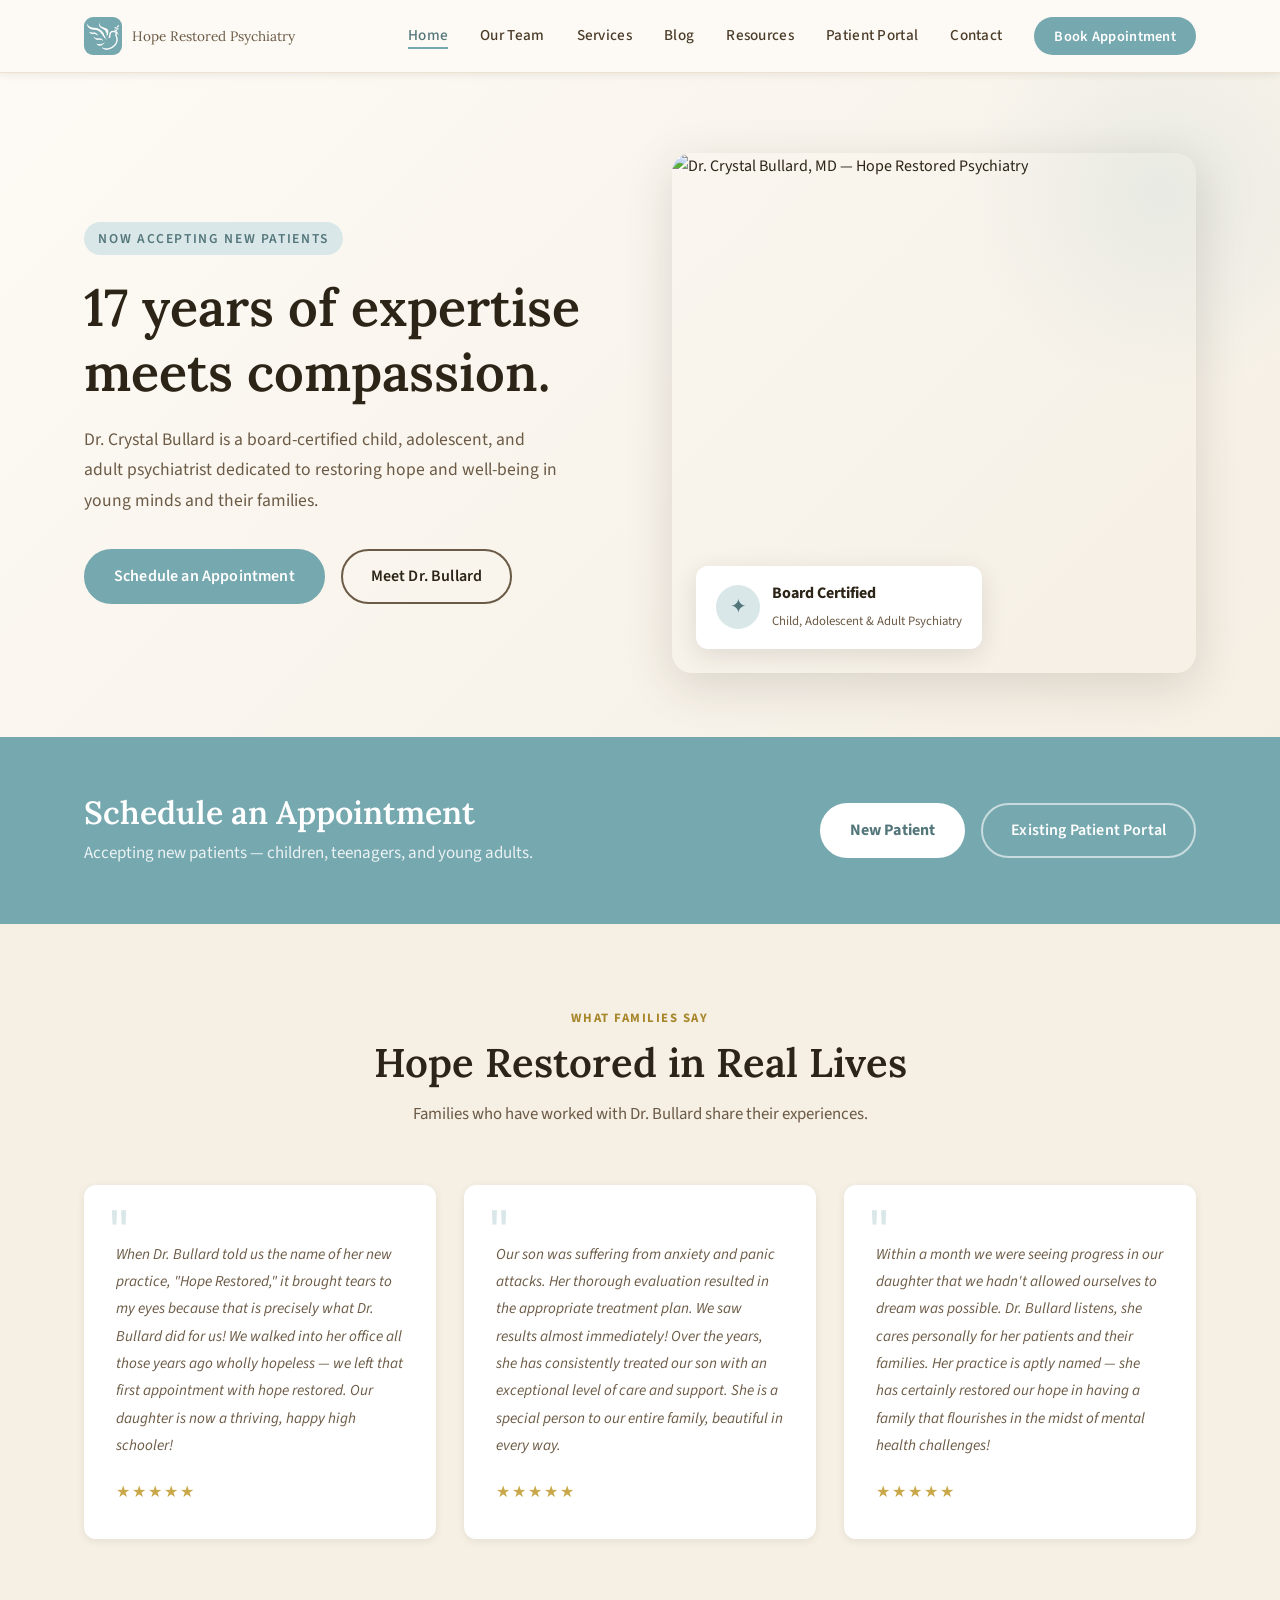
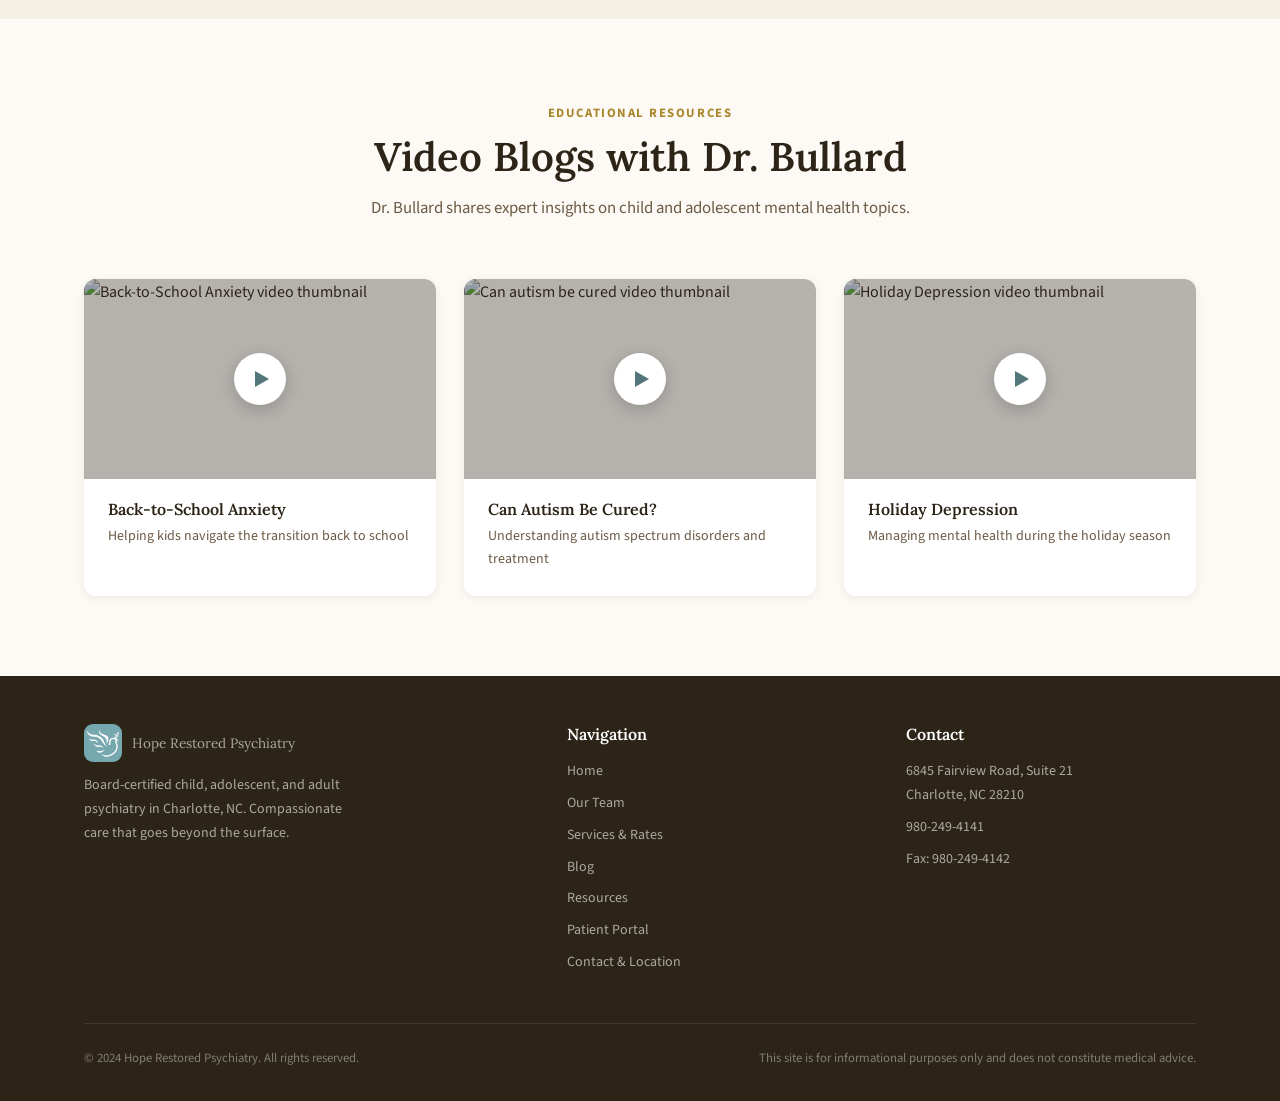
==== commit cb13950b: "Remove Dr. Crystal Bullard, MD subtitle from site banner Practice now has multiple providers, so the" ====
--- a/index.html
+++ b/index.html
@@ -26,7 +26,6 @@
         <img src="assets/logo-mark.png" alt="" class="nav-logo-icon" width="38" height="38" />
         <span class="nav-logo-text">
           Hope Restored Psychiatry
-          <span>Dr. Crystal Bullard, MD</span>
         </span>
       </a>
       <button class="nav-toggle" aria-label="Toggle navigation" aria-expanded="false">
@@ -212,7 +211,6 @@
             <img src="assets/logo-mark.png" alt="" class="nav-logo-icon" width="38" height="38" />
             <span class="nav-logo-text">
               Hope Restored Psychiatry
-              <span>Dr. Crystal Bullard, MD</span>
             </span>
           </div>
           <p>Board-certified child, adolescent, and adult psychiatry in Charlotte, NC. Compassionate care that goes beyond the surface.</p>
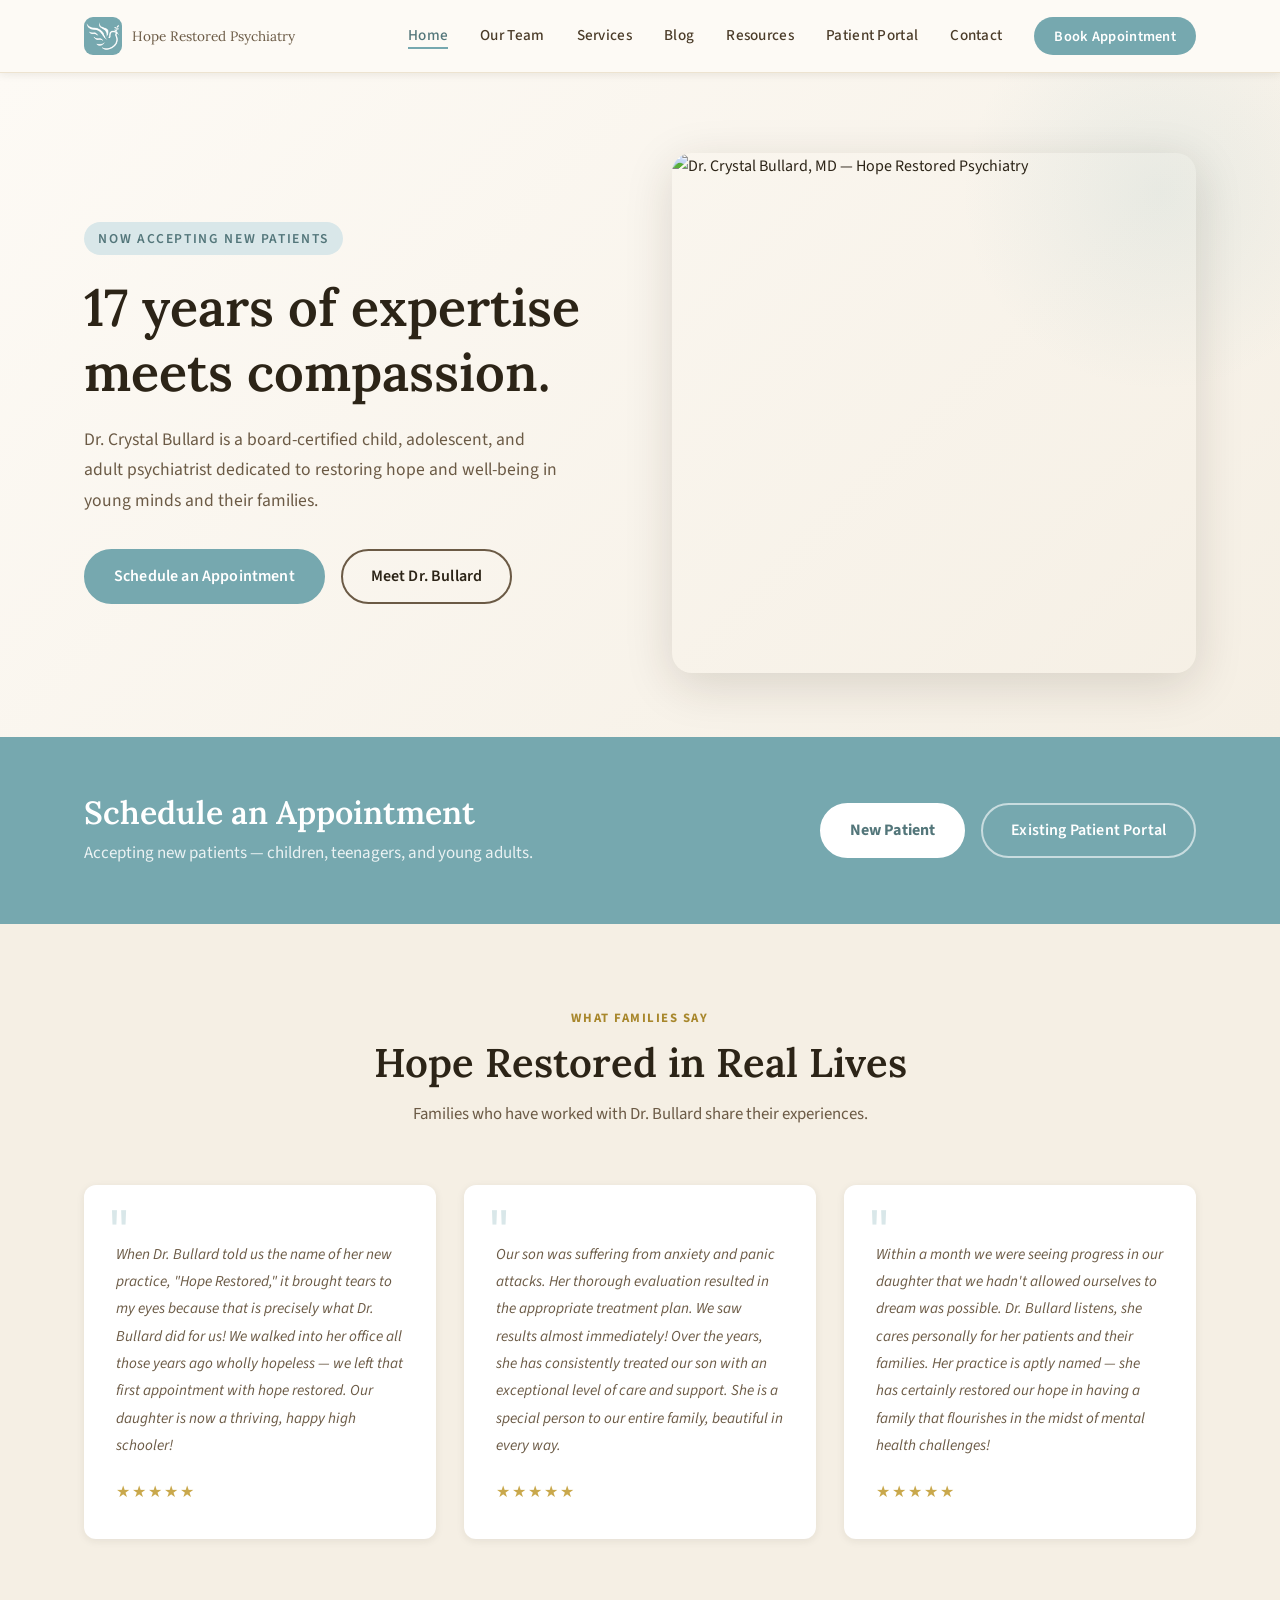
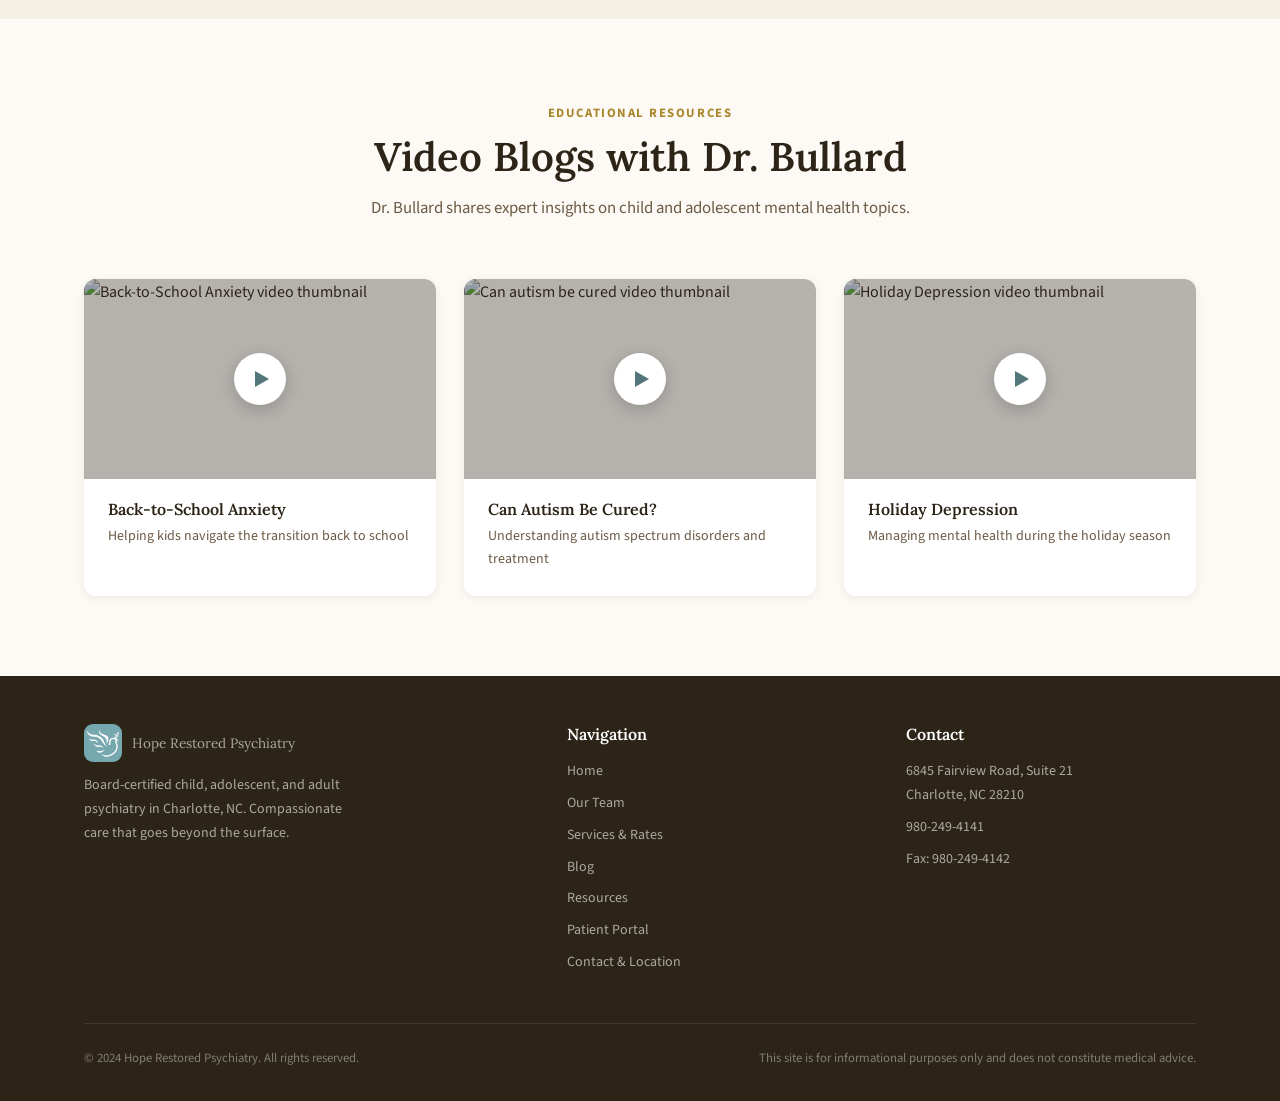
==== commit 7d3676a4: "Remove Board Certified badge from homepage hero image Co-Authored-By: Claude Sonnet 5 <noreply@anthr" ====
--- a/index.html
+++ b/index.html
@@ -66,13 +66,6 @@
             alt="Dr. Crystal Bullard, MD — Hope Restored Psychiatry"
             loading="eager"
           />
-          <div class="hero-badge">
-            <div class="hero-badge-icon" aria-hidden="true">✦</div>
-            <div class="hero-badge-text">
-              <strong>Board Certified</strong>
-              <span>Child, Adolescent &amp; Adult Psychiatry</span>
-            </div>
-          </div>
         </div>
       </div>
     </div>
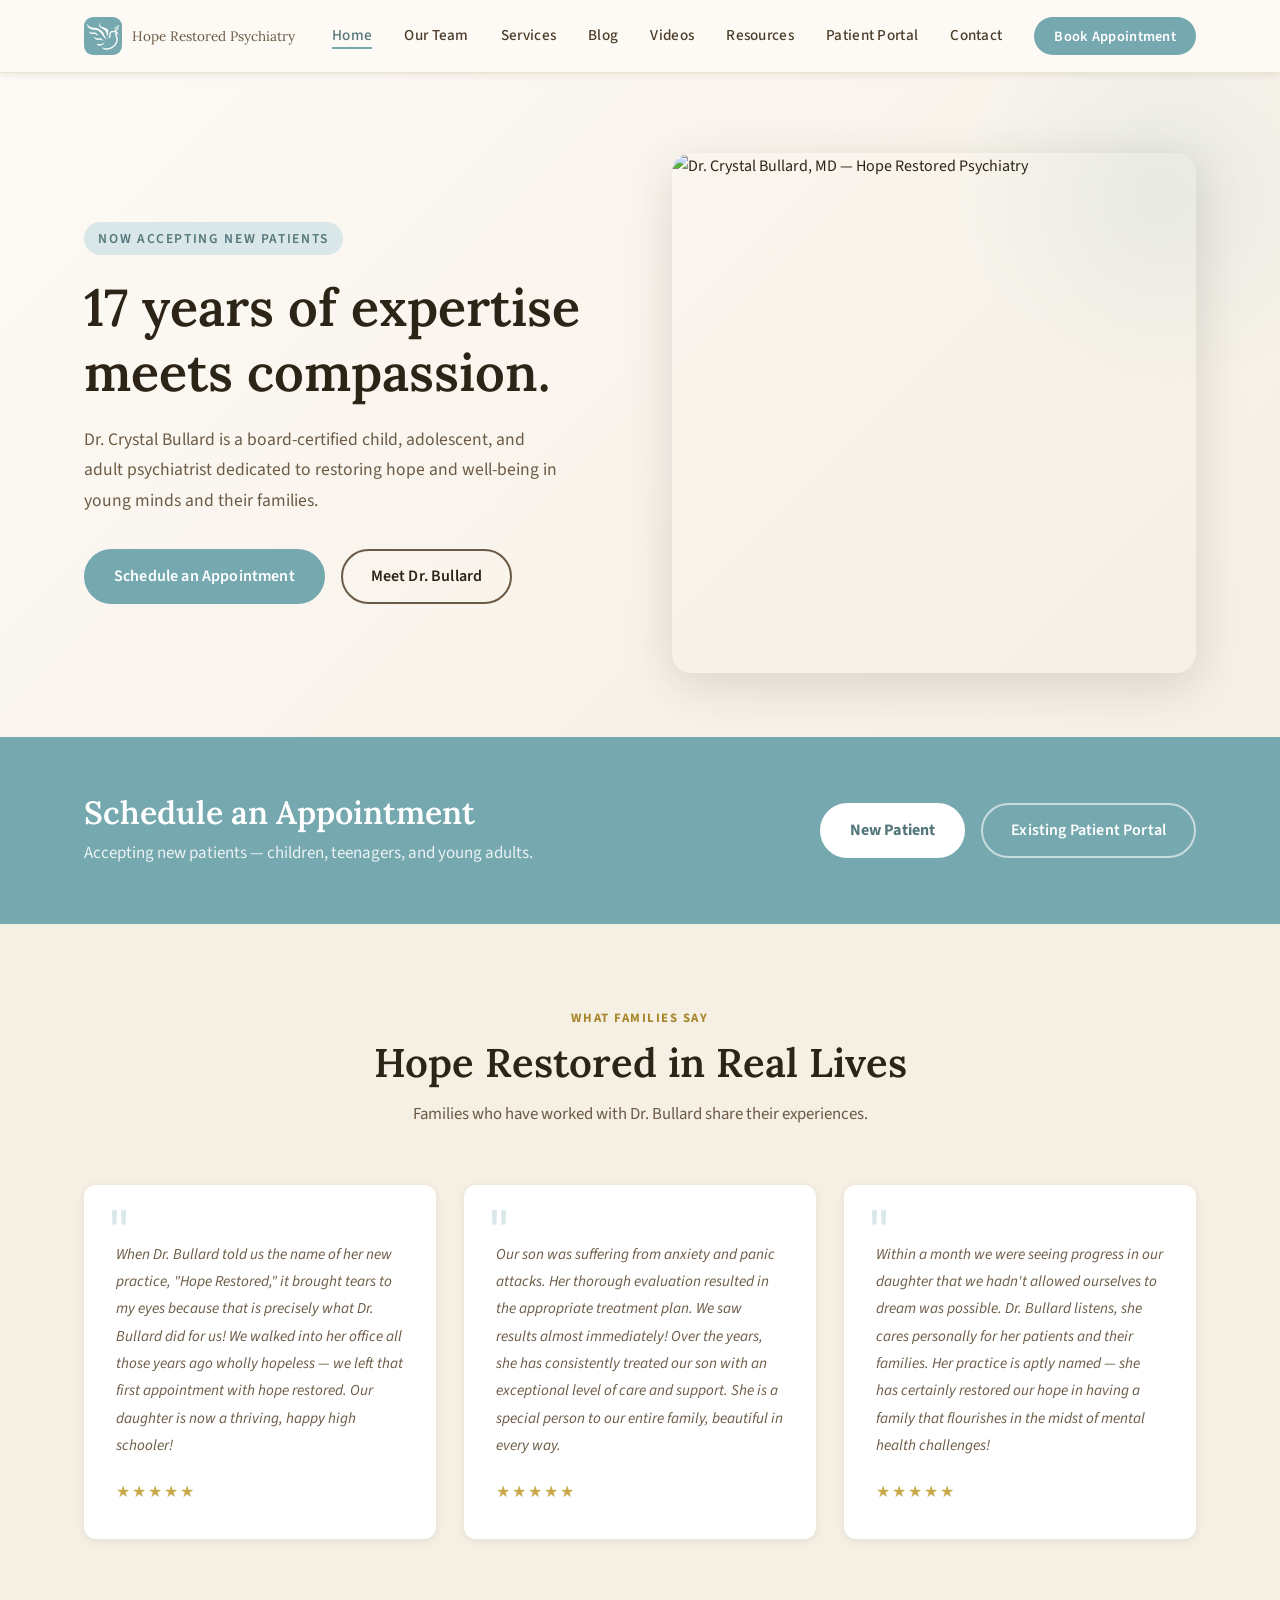
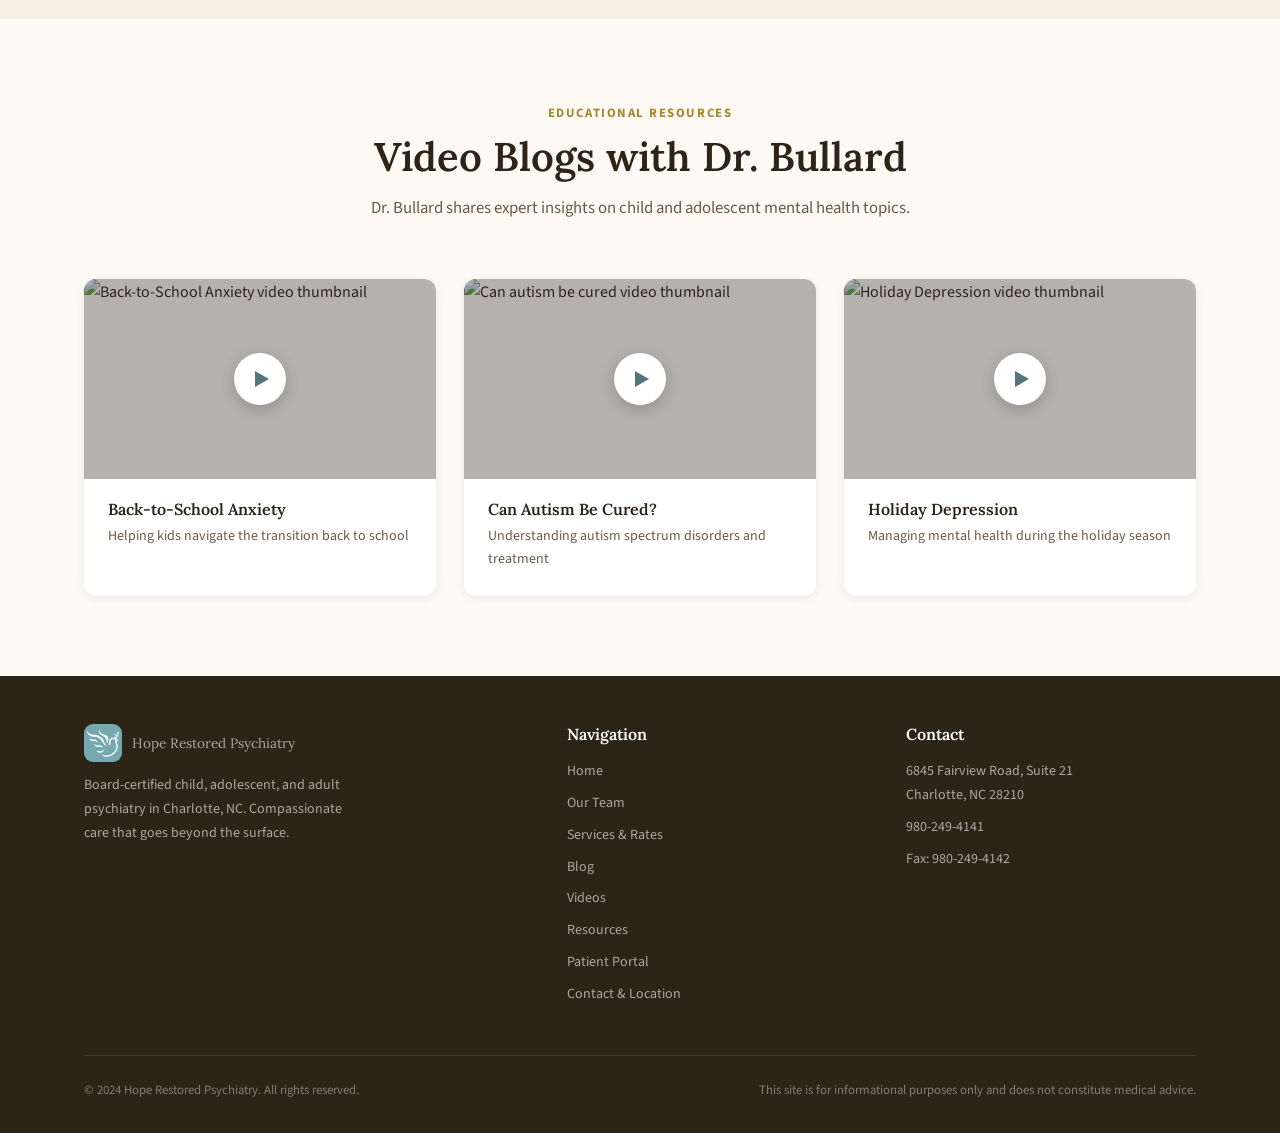
==== commit d1aa266c: "Add Video Library page with click-to-play YouTube grid New Videos nav tab on all pages links to a da" ====
--- a/index.html
+++ b/index.html
@@ -36,6 +36,7 @@
         <li><a href="about.html">Our Team</a></li>
         <li><a href="services.html">Services</a></li>
         <li><a href="blog.html">Blog</a></li>
+        <li><a href="videos.html">Videos</a></li>
         <li><a href="resources.html">Resources</a></li>
         <li><a href="patient-portal.html">Patient Portal</a></li>
         <li><a href="contact.html">Contact</a></li>
@@ -215,6 +216,7 @@
             <li><a href="about.html">Our Team</a></li>
             <li><a href="services.html">Services &amp; Rates</a></li>
             <li><a href="blog.html">Blog</a></li>
+            <li><a href="videos.html">Videos</a></li>
             <li><a href="resources.html">Resources</a></li>
             <li><a href="patient-portal.html">Patient Portal</a></li>
             <li><a href="contact.html">Contact &amp; Location</a></li>
